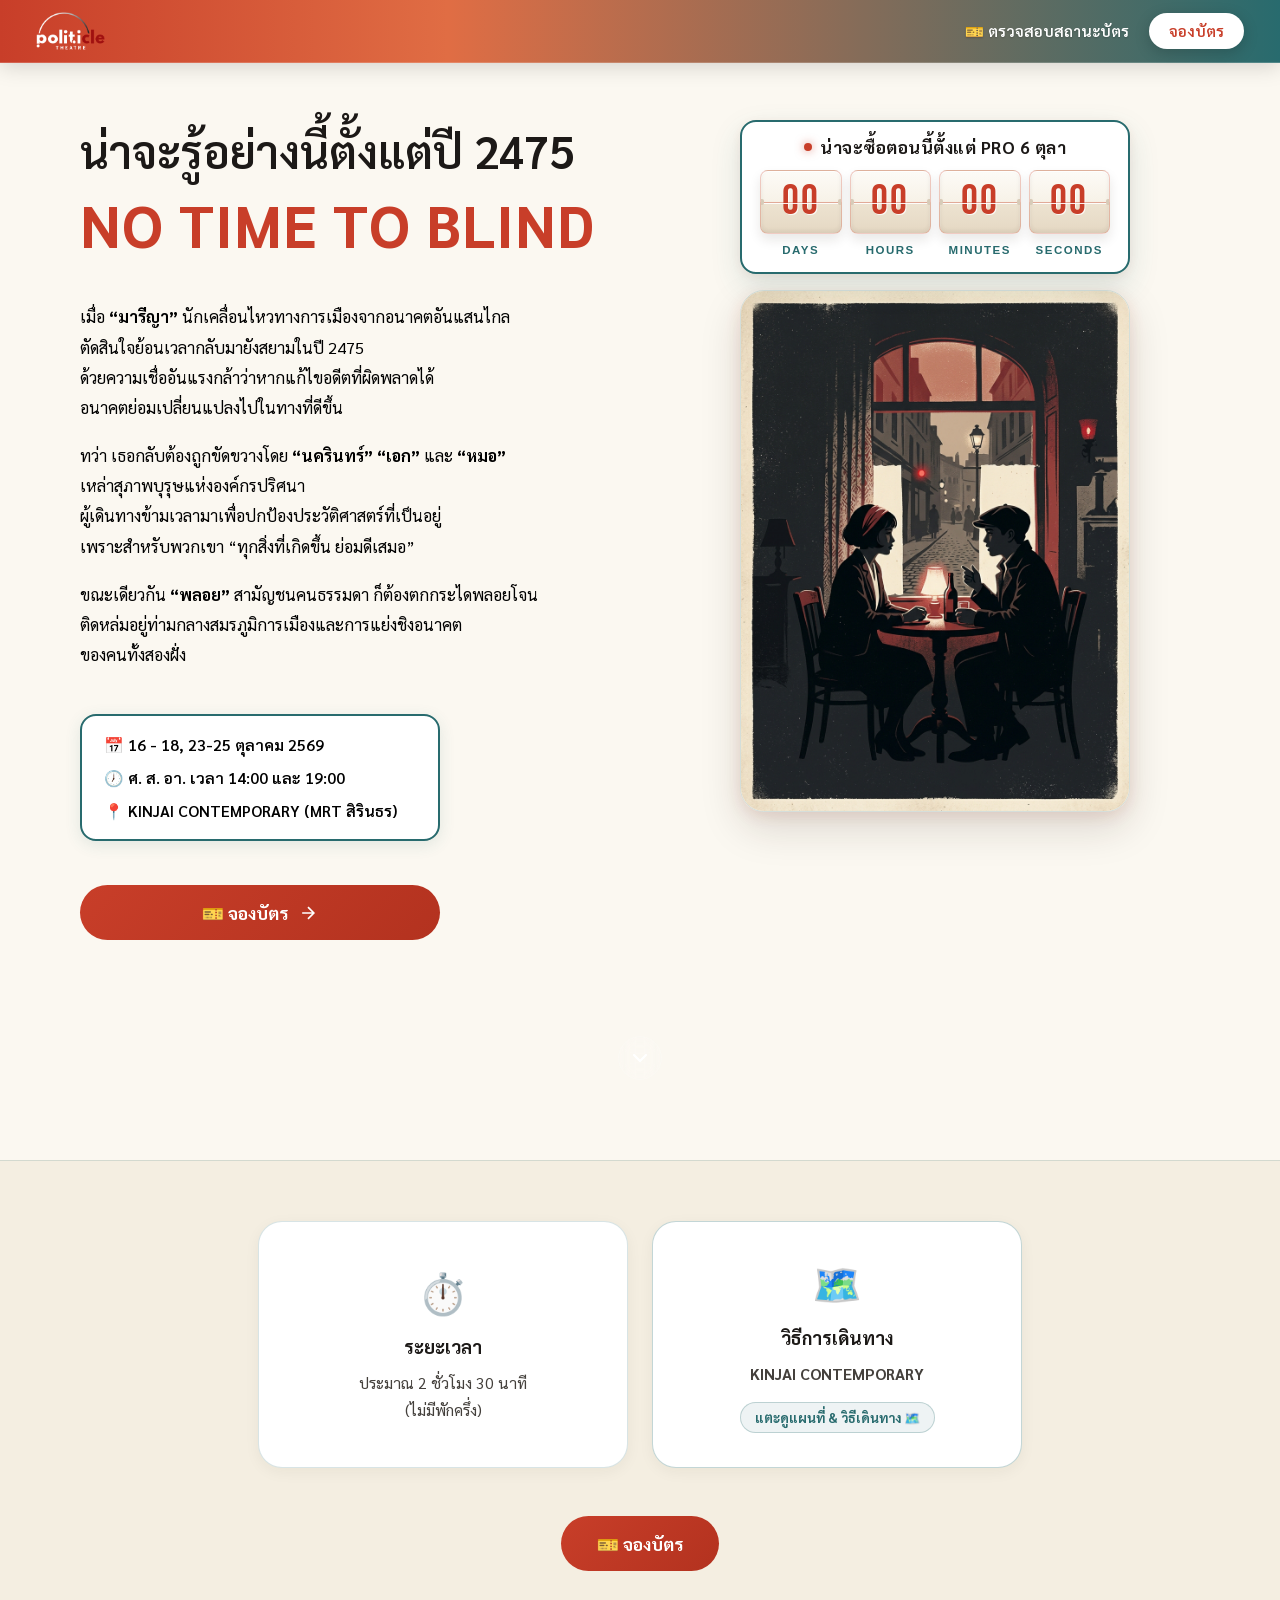
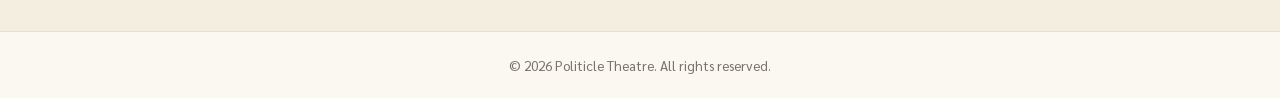
==== index.html @ 13d56b35 "Add automated cache clearing, version auto-purge, BFCache prevention, and fresh session reset" ====
<!DOCTYPE html>
<html lang="th">
<head>
  <meta charset="UTF-8" />
  <meta name="viewport" content="width=device-width, initial-scale=1.0" />
  <meta name="theme-color" content="#08080a" />
  <meta name="apple-mobile-web-app-capable" content="yes" />
  <meta name="apple-mobile-web-app-status-bar-style" content="default" />
  <title>น่าจะรู้อย่างนี้ตั้งแต่ปี 2475 NO TIME TO BLIND — จองบัตรออนไลน์</title>
  <meta http-equiv="Cache-Control" content="no-cache, no-store, must-revalidate" />
  <meta http-equiv="Pragma" content="no-cache" />
  <meta http-equiv="Expires" content="0" />
  <meta name="description" content="จองบัตรละครเวที น่าจะรู้อย่างนี้ตั้งแต่ปี 2475 NO TIME TO BLIND — KINJAI CONTEMPORARY (MRT สิรินธร) 16 - 18, 23-25 ตุลาคม 2569" />
  <link rel="preconnect" href="https://fonts.googleapis.com" />
  <link rel="preconnect" href="https://fonts.gstatic.com" crossorigin />
  <link href="https://fonts.googleapis.com/css2?family=Bebas+Neue&family=Oswald:wght@500;600;700&family=Sarabun:wght@300;400;500;600;700&family=Playfair+Display:ital,wght@0,700;1,700&display=swap" rel="stylesheet" />
  <script src="assets/qrcodejs.min.js?v=20261004_v5"></script>
  <link rel="stylesheet" href="style.css?v=20261004_v5" />
</head>
<body>

<!-- ===================== PROGRESS BAR ===================== -->
<div id="progress-bar" class="progress-bar" style="display:none">
  <div class="progress-steps">
    <div class="progress-step active" id="ps-1">
      <div class="ps-dot">1</div><span>เลือกบัตร</span>
    </div>
    <div class="progress-line" id="pl-1"></div>
    <div class="progress-step" id="ps-2">
      <div class="ps-dot">2</div><span>ข้อมูล</span>
    </div>
    <div class="progress-line" id="pl-2"></div>
    <div class="progress-step" id="ps-3">
      <div class="ps-dot">3</div><span>ยืนยัน</span>
    </div>
  </div>
</div>

<!-- ===================== VIEW: LANDING ===================== -->
<div id="view-landing" class="view active">
  <div class="landing-bg"></div>
  <header class="site-header">
    <a href="staff.html" class="header-logo" title="Staff Portal">
      <img src="assets/politicle-logo.png" alt="Politicle" class="header-logo-img" />
    </a>
    <nav class="header-nav">
      <a href="status.html" class="status-nav-link">🎫 ตรวจสอบสถานะบัตร</a>
      <a href="#" onclick="event.preventDefault();goTo('ticket')" class="btn-nav">จองบัตร</a>
    </nav>
  </header>

  <section class="hero">
    <div class="hero-content">
      <h1 class="hero-title">
        <span style="font-size: 0.88em; font-weight: 600; color: #1c1917; display: block; line-height: 1.35; margin-bottom: 6px;">น่าจะรู้อย่างนี้ตั้งแต่ปี 2475</span>
        <span style="color: #c83e29; display: block; font-size: 1.15em; letter-spacing: 1px; line-height: 1.25;">NO TIME TO BLIND</span>
      </h1>
      <div class="hero-synopsis">
        <!-- Desktop Synopsis -->
        <div class="synopsis-desktop">
          <p style="margin-bottom: 18px;">
            เมื่อ <strong>“มารีญา”</strong> นักเคลื่อนไหวทางการเมืองจากอนาคตอันแสนไกล<br/>
            ตัดสินใจย้อนเวลากลับมายังสยามในปี 2475<br/>
            ด้วยความเชื่ออันแรงกล้าว่าหากแก้ไขอดีตที่ผิดพลาดได้<br/>
            อนาคตย่อมเปลี่ยนแปลงไปในทางที่ดีขึ้น
          </p>
          <p style="margin-bottom: 18px;">
            ทว่า เธอกลับต้องถูกขัดขวางโดย <strong>“นครินทร์”</strong> <strong>“เอก”</strong> และ <strong>“หมอ”</strong><br/>
            เหล่าสุภาพบุรุษแห่งองค์กรปริศนา<br/>
            ผู้เดินทางข้ามเวลามาเพื่อปกป้องประวัติศาสตร์ที่เป็นอยู่<br/>
            เพราะสำหรับพวกเขา “ทุกสิ่งที่เกิดขึ้น ย่อมดีเสมอ”
          </p>
          <p>
            ขณะเดียวกัน <strong>“พลอย”</strong> สามัญชนคนธรรมดา ก็ต้องตกกระไดพลอยโจน<br/>
            ติดหล่มอยู่ท่ามกลางสมรภูมิการเมืองและการแย่งชิงอนาคต<br/>
            ของคนทั้งสองฝั่ง
          </p>
        </div>

        <!-- Mobile Synopsis -->
        <div class="synopsis-mobile">
          <p style="margin-bottom: 18px;">
            เมื่อ <strong>“มารีญา”</strong> นักเคลื่อนไหวทางการเมือง<br/>
            จากอนาคตอันแสนไกล<br/>
            ตัดสินใจย้อนเวลากลับมายังสยามในปี 2475<br/>
            ด้วยความเชื่ออันแรงกล้าว่า<br/>
            หากแก้ไขอดีตที่ผิดพลาดได้<br/>
            อนาคตย่อมเปลี่ยนแปลงไปในทางที่ดีขึ้น
          </p>
          <p style="margin-bottom: 18px;">
            ทว่า เธอกลับต้องถูกขัดขวางโดย<br/>
            <strong>“นครินทร์”</strong> <strong>“เอก”</strong> และ <strong>“หมอ”</strong><br/>
            เหล่าสุภาพบุรุษแห่งองค์กรปริศนา<br/>
            ผู้เดินทางข้ามเวลามา<br/>
            เพื่อปกป้องประวัติศาสตร์ที่เป็นอยู่<br/>
            เพราะสำหรับพวกเขา<br/>
            “ทุกสิ่งที่เกิดขึ้น ย่อมดีเสมอ”
          </p>
          <p>
            ขณะเดียวกัน <strong>“พลอย”</strong> สามัญชนคนธรรมดา<br/>
            ก็ต้องตกกระไดพลอยโจนติดหล่มอยู่ท่ามกลาง<br/>
            สมรภูมิการเมืองและการแย่งชิงอนาคต<br/>
            ของคนทั้งสองฝั่ง
          </p>
        </div>
      </div>
      <div class="hero-meta">
        <div class="meta-item">📅 16 - 18, 23-25 ตุลาคม 2569</div>
        <div class="meta-item">🕖 ศ. ส. อา. เวลา 14:00 และ 19:00</div>
        <div class="meta-item"><a href="https://maps.app.goo.gl/VUKqWCpS7jYkr4Rv7?g_st=ic" target="_blank" rel="noopener noreferrer" title="เปิดแผนที่ Google Maps">📍 KINJAI CONTEMPORARY (MRT สิรินธร)</a></div>
      </div>
      <button id="btn-buy-hero" class="btn-primary btn-lg" onclick="goTo('ticket')">
        <span>🎫 จองบัตร</span>
        <svg width="20" height="20" viewBox="0 0 24 24" fill="none" stroke="currentColor" stroke-width="2"><path d="M5 12h14M12 5l7 7-7 7"/></svg>
      </button>
    </div>
    <div class="hero-poster">
      <div class="countdown-widget" id="earlybird-countdown" onclick="goTo('ticket')" role="button" tabindex="0" title="คลิกเพื่อจองบัตร PRO 6 ตุลา">
        <div class="countdown-header">
          <span class="countdown-pulse-dot"></span>
          <span class="countdown-title">น่าจะซื้อตอนนี้ตั้งแต่ PRO 6 ตุลา</span>
        </div>
        <div class="countdown-board">
          <div class="countdown-col">
            <div class="countdown-card">
              <span class="countdown-digit" id="cd-days">00</span>
              <div class="countdown-card-seam"></div>
            </div>
            <div class="countdown-unit">DAYS</div>
          </div>
          <div class="countdown-col">
            <div class="countdown-card">
              <span class="countdown-digit" id="cd-hours">00</span>
              <div class="countdown-card-seam"></div>
            </div>
            <div class="countdown-unit">HOURS</div>
          </div>
          <div class="countdown-col">
            <div class="countdown-card">
              <span class="countdown-digit" id="cd-minutes">00</span>
              <div class="countdown-card-seam"></div>
            </div>
            <div class="countdown-unit">MINUTES</div>
          </div>
          <div class="countdown-col">
            <div class="countdown-card">
              <span class="countdown-digit" id="cd-seconds">00</span>
              <div class="countdown-card-seam"></div>
            </div>
            <div class="countdown-unit">SECONDS</div>
          </div>
        </div>
      </div>
      <img id="poster-img" src="assets/poster.jpg?v=20260927_2" alt="โปสเตอร์ น่าจะรู้อย่างนี้ตั้งแต่ปี 2475 NO TIME TO BLIND" class="poster-img" />
    </div>
    <a href="#show-info" class="scroll-down-hint" aria-label="เลื่อนลงเพื่อดูรายละเอียดเพิ่มเติม">
      <svg width="24" height="24" viewBox="0 0 24 24" fill="none" stroke="currentColor" stroke-width="2.2" stroke-linecap="round" stroke-linejoin="round"><path d="M6 9l6 6 6-6"/></svg>
    </a>
  </section>

  <section id="show-info" class="show-info">
    <div class="container">
      <div class="info-grid">
        <div class="info-card">
          <div class="info-icon">⏱️</div>
          <h3>ระยะเวลา</h3>
          <p>ประมาณ 2 ชั่วโมง 30 นาที<br/>(ไม่มีพักครึ่ง)</p>
        </div>
        <div class="info-card info-card-interactive" onclick="openDirectionsModal()" role="button" tabindex="0" title="แตะเพื่อดูวิธีการเดินทางและแผนที่">
          <div class="info-icon">🗺️</div>
          <h3>วิธีการเดินทาง</h3>
          <p><strong>KINJAI CONTEMPORARY</strong></p>
          <div class="info-card-badge">แตะดูแผนที่ &amp; วิธีเดินทาง 🗺️</div>
        </div>
      </div>

      <div class="cta-bottom">
        <button id="btn-buy-bottom" class="btn-primary btn-lg" onclick="goTo('ticket')">🎫 จองบัตร</button>
      </div>
    </div>
  </section>

  <footer class="site-footer">
    <p>© 2026 Politicle Theatre. All rights reserved.</p>
  </footer>
</div>

<!-- ===================== VIEW: TICKET ===================== -->
<div id="view-ticket" class="view">
  <div class="page-header">
    <div></div>
    <h2 class="page-title">🎫 เลือกบัตร</h2>
    <button class="btn-back" onclick="goTo('landing')">
      <svg width="20" height="20" viewBox="0 0 24 24" fill="none" stroke="currentColor" stroke-width="2"><path d="M3 9l9-7 9 7v11a2 2 0 0 1-2 2H5a2 2 0 0 1-2-2z"/><polyline points="9 22 9 12 15 12 15 22"/></svg>
      กลับหน้าหลัก
    </button>
  </div>

  <div class="ticket-container">

    <!-- ── STEP 1: เลือกรอบการแสดง ── -->
    <div class="ticket-section">
      <h3 class="section-label">📅 เลือกวันแสดง</h3>
      <div id="date-grid" class="date-grid">
        <!-- generated by JS -->
      </div>
    </div>

    <!-- ── STEP 2: เลือกเวลารอบ (แสดงหลังเลือกวัน) ── -->
    <div class="ticket-section" id="slot-section" style="display:none">
      <div class="section-label-row">
        <h3 class="section-label">🕐 เลือกรอบเวลา</h3>
      </div>
      <div id="slot-grid" class="slot-grid">
        <!-- generated by JS -->
      </div>
    </div>

    <!-- ── STEP 3: เลือกประเภทบัตร ── -->
    <div class="ticket-section" id="type-section" style="display:none">
      <div class="section-label-row">
        <h3 class="section-label">🎭 ประเภทบัตร</h3>
      </div>
      <div id="ticket-types" class="ticket-type-grid">
        <!-- generated by JS -->
      </div>
    </div>

    <!-- Quantity -->
    <div class="ticket-section" id="quantity-section" style="display:none">
      <div class="section-label-row">
        <h3 class="section-label">จำนวนบัตร</h3>
      </div>
      <div class="quantity-box">
        <button class="qty-btn" id="qty-minus" onclick="changeQty(-1)">−</button>
        <span id="qty-display" class="qty-num">1</span>
        <button class="qty-btn" id="qty-plus" onclick="changeQty(1)">+</button>
      </div>
      <p class="qty-limit" id="qty-limit-text">สูงสุด 10 ใบต่อครั้ง</p>
      <div id="bundle-hint-box" class="bundle-hint-box" style="display:none"></div>
    </div>

    <!-- Summary -->
    <div class="ticket-section price-summary" id="price-summary" style="display:none">
      <div class="summary-row">
        <span class="summary-label">รอบแสดง</span>
        <span class="summary-val" id="sum-show">—</span>
      </div>
      <div class="summary-row">
        <span class="summary-label">ประเภท</span>
        <span class="summary-val" id="sum-type">—</span>
      </div>
      <div class="summary-row" id="sum-note-row" style="display:none;">
        <span class="summary-label">หมายเหตุ</span>
        <span class="summary-val ticket-summary-note" id="sum-note"></span>
      </div>
      <div class="summary-row">
        <span class="summary-label">ราคาต่อใบ</span>
        <span class="summary-val" id="sum-price">—</span>
      </div>
      <div class="summary-row">
        <span class="summary-label">จำนวน</span>
        <span class="summary-val" id="sum-qty">—</span>
      </div>
      <div class="summary-row bundle-discount-row" id="sum-bundle-row" style="display:none;">
        <span class="summary-label">ส่วนลด Bundle</span>
        <span class="summary-val bundle-discount-val" id="sum-bundle-discount">-0 บาท</span>
      </div>
      <div class="summary-row total-row">
        <span class="summary-label">ราคารวม</span>
        <span class="summary-val total-price" id="sum-total">—</span>
      </div>
    </div>

    <!-- Payment QR -->
    <div class="ticket-section" id="payment-section" style="display:none">
      <h3 class="section-label">ชำระเงินผ่านการโอนธนาคาร</h3>
      <div class="payment-box">
        <div class="payment-qr-wrap">
          <div id="payment-qr-container" class="payment-qr-inner"><img src="assets/payment-qr.jpg?v=3" alt="Payment QR Code" style="width:160px; height:auto; border-radius:4px; display:block;" /></div>
          <div class="payment-qr-label">สแกนเพื่อชำระค่าบัตร</div>
        </div>
        <div class="payment-info">
          <div class="bank-info-row">
            <span class="bank-logo">🏦</span>
            <div>
              <div class="bank-name">ธนาคารกสิกรไทย (KBank)</div>
              <div class="bank-acc">208-3-81345-0</div>
              <div class="bank-holder">จณิสตา รักษา</div>
            </div>
          </div>
          <div class="payment-note">
            <svg width="16" height="16" viewBox="0 0 24 24" fill="none" stroke="currentColor" stroke-width="2"><circle cx="12" cy="12" r="10"/><path d="M12 8v4M12 16h.01"/></svg>
            กรุณาโอนชำระก่อนกดดำเนินการต่อเพื่อกรอกข้อมูล
          </div>
        </div>
      </div>
    </div>

    <button id="btn-to-info" class="btn-primary btn-full" style="display:none" onclick="proceedToInfo()">
      ดำเนินการต่อ
      <svg width="18" height="18" viewBox="0 0 24 24" fill="none" stroke="currentColor" stroke-width="2"><path d="M5 12h14M12 5l7 7-7 7"/></svg>
    </button>
  </div>
</div>


<!-- ===================== VIEW: INFO ===================== -->
<div id="view-info" class="view">
  <div class="page-header">
    <button class="btn-back" onclick="goTo('ticket')">
      <svg width="20" height="20" viewBox="0 0 24 24" fill="none" stroke="currentColor" stroke-width="2"><path d="M19 12H5M12 19l-7-7 7-7"/></svg>
      ย้อนกลับ
    </button>
    <h2 class="page-title">📝 ข้อมูลผู้ซื้อ</h2>
    <button class="btn-back" onclick="goTo('landing')" style="border-color: rgba(0, 0, 0, 0.15)">
      🏠 กลับหน้าหลัก
    </button>
  </div>

  <div class="info-container">
    <div class="order-recap">
      <div id="recap-show-row" style="font-size:0.92rem; font-weight:700; color:#15803d; margin-bottom:8px; display:flex; align-items:center; gap:6px;">
        <span>📅</span>
        <span id="recap-show">—</span>
      </div>
      <div class="recap-main-row">
        <span id="recap-type" class="recap-badge">—</span>
        <span id="recap-qty" class="recap-detail">—</span>
        <span class="recap-sep">·</span>
        <span id="recap-total" class="recap-total">—</span>
      </div>
      <div id="recap-note-row" style="display:none; font-size:0.78rem; color:#fcd34d; margin-top:6px; line-height:1.4;">
        <span id="recap-note"></span>
      </div>
      <div class="recap-edit-row">
        <button class="btn-recap-edit" id="btn-edit-slot" onclick="goToEditSlot()">
          <svg width="13" height="13" viewBox="0 0 24 24" fill="none" stroke="currentColor" stroke-width="2.5"><path d="M11 4H4a2 2 0 0 0-2 2v14a2 2 0 0 0 2 2h14a2 2 0 0 0 2-2v-7"/><path d="M18.5 2.5a2.121 2.121 0 0 1 3 3L12 15l-4 1 1-4 9.5-9.5z"/></svg>
          แก้ไขรอบ
        </button>
        <button class="btn-recap-edit" id="btn-edit-qty" onclick="goToEditQty()">
          <svg width="13" height="13" viewBox="0 0 24 24" fill="none" stroke="currentColor" stroke-width="2.5"><path d="M11 4H4a2 2 0 0 0-2 2v14a2 2 0 0 0 2 2h14a2 2 0 0 0 2-2v-7"/><path d="M18.5 2.5a2.121 2.121 0 0 1 3 3L12 15l-4 1 1-4 9.5-9.5z"/></svg>
          จำนวนบัตร
        </button>
      </div>
    </div>

    <form id="customer-form" class="customer-form" onsubmit="submitOrder(event)">
      <div class="form-group">
        <label for="f-name">ชื่อ–นามสกุล <span class="required">*</span></label>
        <input type="text" id="f-name" required />
      </div>
      <div class="form-group">
        <label for="f-phone">เบอร์โทรศัพท์ <span class="required">*</span></label>
        <input type="tel" id="f-phone" pattern="[0-9]{9,10}" required />
      </div>
      <div class="form-group">
        <label for="f-email">อีเมล (ไม่บังคับ)</label>
        <input type="email" id="f-email" />
      </div>
      <div class="form-group">
        <label for="f-note">หมายเหตุเพิ่มเติม</label>
        <textarea id="f-note" rows="3"></textarea>
      </div>

      <!-- Slip Upload -->
      <div class="form-group">
        <label for="f-slip">หลักฐานการโอนเงิน (สลิป) <span class="required">*</span></label>
        <div class="slip-upload-area" id="slip-upload-area" onclick="document.getElementById('f-slip').click()">
          <input type="file" id="f-slip" accept="image/*" style="display:none" onchange="handleSlipUpload(event)" required />
          <div id="slip-placeholder" class="slip-placeholder">
            <svg width="32" height="32" viewBox="0 0 24 24" fill="none" stroke="currentColor" stroke-width="1.5"><rect x="3" y="3" width="18" height="18" rx="2"/><path d="M3 9h18M9 21V9"/></svg>
            <p>แตะเพื่อแนบรูปสลิป</p>
            <span>รองรับ JPG, PNG, HEIC</span>
          </div>
          <div id="slip-preview-wrap" style="display:none" class="slip-preview-wrap">
            <img id="slip-preview" src="" alt="slip preview" />
            <button type="button" class="slip-remove-btn" onclick="removeSlip(event)">✕ เปลี่ยนรูป</button>
          </div>
        </div>
      </div>

      <div class="consent-box">
        <input type="checkbox" id="f-consent" required />
        <label for="f-consent">ยืนยันการชำระเงินและยอมรับเงื่อนไข:<br/>ไม่สามารถเปลี่ยนรอบการแสดงหรือคืนบัตรได้ทุกกรณี</label>
      </div>

      <button type="submit" id="btn-submit" class="btn-primary btn-full">
        <span id="submit-text">✅ ยืนยันการสั่งซื้อ</span>
        <div id="submit-spinner" class="spinner" style="display:none"></div>
      </button>
    </form>
  </div>
</div>

<!-- ===================== VIEW: CONFIRMATION ===================== -->
<div id="view-confirm" class="view">
  <div class="page-header no-back">
    <div></div>
    <h2 class="page-title">✅ สำเร็จแล้ว!</h2>
    <button class="btn-back" onclick="location.reload()">
      🏠 กลับหน้าหลัก
    </button>
  </div>

  <div class="confirm-container">
    <div class="confirm-hero">
      <h2 class="confirm-title">การจองสำเร็จ</h2>
      <p class="confirm-sub">กรุณาบันทึก QR Code สำหรับเข้าชมการแสดง</p>
    </div>

    <div class="order-detail-card">
      <div class="detail-row"><span>เลขที่คำสั่งซื้อ</span><strong id="conf-order-id">—</strong></div>
      <div class="detail-row"><span>ชื่อผู้ซื้อ</span><strong id="conf-name">—</strong></div>
      <div class="detail-row"><span>รอบการแสดง</span><strong id="conf-show">—</strong></div>
      <div class="detail-row"><span>ประเภทบัตร</span><strong id="conf-type">—</strong></div>
      <div class="detail-row"><span>จำนวน</span><strong id="conf-qty">—</strong></div>
      <div class="detail-row"><span>ราคารวม</span><strong id="conf-total">—</strong></div>
    </div>

    <h3 class="tickets-heading">🎫 บัตรของคุณ</h3>

    <!-- Ticket Carousel -->
    <div class="ticket-carousel-wrap">
      <div class="ticket-carousel" id="tickets-carousel">
        <!-- QR cards generated by JS -->
      </div>
      <div class="carousel-controls">
        <button class="carousel-btn" id="carousel-prev" onclick="carouselPrev()" disabled>
          <svg width="20" height="20" viewBox="0 0 24 24" fill="none" stroke="currentColor" stroke-width="2.5"><path d="M15 18l-6-6 6-6"/></svg>
        </button>
        <div class="carousel-dots" id="carousel-dots"></div>
        <button class="carousel-btn" id="carousel-next" onclick="carouselNext()">
          <svg width="20" height="20" viewBox="0 0 24 24" fill="none" stroke="currentColor" stroke-width="2.5"><path d="M9 18l6-6-6-6"/></svg>
        </button>
      </div>
      <div class="carousel-counter">ใบที่ <span id="carousel-cur">1</span> / <span id="carousel-total">1</span></div>
    </div>

    <div class="confirm-actions">
      <a class="btn-outline" href="status.html" id="btn-check-status" style="text-decoration:none">🔍 ตรวจสอบสถานะบัตร</a>
      <button class="btn-primary" onclick="location.reload()">🏠 กลับหน้าแรก</button>
    </div>

    <div class="confirm-note">
      <svg width="16" height="16" viewBox="0 0 24 24" fill="none" stroke="currentColor" stroke-width="2"><circle cx="12" cy="12" r="10"/><path d="M12 8v4M12 16h.01"/></svg>
      กรุณาแสดง QR Code ที่หน้างานเพื่อเช็คอินรับบัตรเข้าชมการแสดง
    </div>
  </div>
</div>

<!-- ===================== DIRECTIONS MODAL ===================== -->
<div id="directions-modal" class="directions-modal-overlay" onclick="handleDirectionsBackdropClick(event)" role="dialog" aria-modal="true" aria-labelledby="directions-title" style="display:none;">
  <div class="directions-modal-container">
    <div class="directions-modal-card">
      <!-- Modal Header -->
      <div class="directions-modal-header">
        <div class="directions-modal-title-group">
          <div class="directions-modal-icon">🗺️</div>
          <h2 id="directions-title" class="directions-modal-title">วิธีการเดินทางมา KINJAI CONTEMPORARY</h2>
        </div>
        <button type="button" class="btn-directions-close" onclick="closeDirectionsModal()" aria-label="ปิดหน้าต่าง">
          <svg width="22" height="22" viewBox="0 0 24 24" fill="none" stroke="currentColor" stroke-width="2.5"><path d="M18 6L6 18M6 6l12 12"/></svg>
        </button>
      </div>

      <!-- Modal Body -->
      <div class="directions-modal-body">
        <!-- Main Map Link Button -->
        <div class="directions-main-link-wrap">
          <a href="https://goo.gl/maps/6WNKMyNyo9WABoKQA" target="_blank" rel="noopener noreferrer" class="btn-google-maps">
            <svg width="18" height="18" viewBox="0 0 24 24" fill="none" stroke="currentColor" stroke-width="2"><path d="M21 10c0 7-9 13-9 13s-9-6-9-13a9 9 0 0 1 18 0z"/><circle cx="12" cy="10" r="3"/></svg>
            <span>เปิดพิกัด KINJAI CONTEMPORARY ใน Google Maps</span>
            <svg width="16" height="16" viewBox="0 0 24 24" fill="none" stroke="currentColor" stroke-width="2"><path d="M18 13v6a2 2 0 0 1-2 2H5a2 2 0 0 1-2-2V8a2 2 0 0 1 2-2h6"/><polyline points="15 3 21 3 21 9"/><line x1="10" y1="14" x2="21" y2="3"/></svg>
          </a>
        </div>

        <!-- Map Image Preview -->
        <div class="directions-image-wrapper" onclick="openDirectionsLightbox()" role="button" tabindex="0" title="แตะเพื่อดูแผนที่ขนาดเต็ม">
          <img src="assets/directions-map.jpg?v=20260927" alt="แผนที่วิธีการเดินทางมา KINJAI CONTEMPORARY" class="directions-map-image" />
          <div class="directions-image-caption">
            <svg width="16" height="16" viewBox="0 0 24 24" fill="none" stroke="currentColor" stroke-width="2"><circle cx="11" cy="11" r="8"/><path d="M21 21l-4.35-4.35"/><path d="M11 8v6M8 11h6"/></svg>
            แตะที่ภาพเพื่อดูภาพแผนที่ขนาดเต็ม
          </div>
        </div>

        <!-- Transportation Items -->
        <div class="directions-list">

          <!-- MRT -->
          <div class="directions-item">
            <div class="directions-item-icon mrt-icon">🚆</div>
            <div class="directions-item-content">
              <div class="directions-item-head">
                <span class="directions-item-title">MRT</span>
                <span class="directions-recommend-badge">แนะนำ สะดวกที่สุด</span>
              </div>
              <div class="directions-item-desc">
                <strong>สถานีสิรินธร ทางออก 1</strong> ลงลิฟต์แล้วเดินเลี้ยวขวามาประมาณ 180 เมตร
              </div>
            </div>
          </div>

          <!-- BTS -->
          <div class="directions-item">
            <div class="directions-item-icon bts-icon">🚝</div>
            <div class="directions-item-content">
              <div class="directions-item-head">
                <span class="directions-item-title">BTS</span>
              </div>
              <div class="directions-item-desc">
                <strong>สถานีอนุสาวรีย์ชัย ทางออก 3</strong> แล้วต่อแท็กซี่ตรงมาทางแยกบางพลัด
              </div>
            </div>
          </div>

          <!-- Car & Parking -->
          <div class="directions-item directions-item-car">
            <div class="directions-item-icon car-icon">🚗</div>
            <div class="directions-item-content">
              <div class="directions-item-head">
                <span class="directions-item-title">รถยนตร์ส่วนตัว</span>
              </div>
              <div class="parking-spots">
                <!-- Parking 1 -->
                <div class="parking-spot-card">
                  <div class="parking-spot-header">
                    <span class="parking-dot"></span>
                    <strong class="parking-spot-name">ลานจอดรถซังฮี้ ราชวิถี 23</strong>
                  </div>
                  <div class="parking-spot-detail">
                    เดินประมาณ 500 เมตร (เปิด 24 ชม. มีค่าที่จอด 20 บาท / ชม.)
                  </div>
                  <a href="https://maps.app.goo.gl/aKUYNuia1ZfFVcyLA" target="_blank" rel="noopener noreferrer" class="parking-map-btn">
                    <svg width="14" height="14" viewBox="0 0 24 24" fill="none" stroke="currentColor" stroke-width="2.2"><path d="M21 10c0 7-9 13-9 13s-9-6-9-13a9 9 0 0 1 18 0z"/><circle cx="12" cy="10" r="3"/></svg>
                    เปิดพิกัดลานจอดรถซังฮี้ (Google Maps) ↗
                  </a>
                </div>

                <!-- Parking 2 -->
                <div class="parking-spot-card">
                  <div class="parking-spot-header">
                    <span class="parking-dot"></span>
                    <strong class="parking-spot-name">ลานจอดรถ วัดภคินีนาถ</strong>
                  </div>
                  <div class="parking-spot-detail">
                    เดินประมาณ 850 เมตร <span class="parking-time-warning">(นำรถออกก่อน 20:00 น.)</span>
                  </div>
                  <a href="https://maps.app.goo.gl/xf195zh9VF9GfLFPA?g_st=ac" target="_blank" rel="noopener noreferrer" class="parking-map-btn">
                    <svg width="14" height="14" viewBox="0 0 24 24" fill="none" stroke="currentColor" stroke-width="2.2"><path d="M21 10c0 7-9 13-9 13s-9-6-9-13a9 9 0 0 1 18 0z"/><circle cx="12" cy="10" r="3"/></svg>
                    เปิดพิกัดลานจอดวัดภคินีนาถ (Google Maps) ↗
                  </a>
                </div>
              </div>

              <!-- Warning Callout -->
              <div class="parking-alert-box">
                <div class="parking-alert-icon">❌</div>
                <div class="parking-alert-text">
                  <strong>ขอความร่วมมือไม่จอดที่ลานจอดรถของ “ตลาดกรุงธน”</strong><br/>
                  เนื่องจากมีไว้ให้บริการลูกค้าของทางตลาดเท่านั้น และลานจอดปิดเร็วทำให้ไม่สามารถนำรถออกได้
                </div>
              </div>
            </div>
          </div>

          <!-- Bus -->
          <div class="directions-item">
            <div class="directions-item-icon bus-icon">🚌</div>
            <div class="directions-item-content">
              <div class="directions-item-head">
                <span class="directions-item-title">รถเมล์</span>
              </div>
              <div class="directions-item-desc">
                <strong>ป้ายธนาคารกสิกร สาขาบางพลัด</strong> เดินต่อประมาณ 100 เมตร
              </div>
              <div class="bus-routes-chips">
                <span class="bus-chip">สาย 56</span>
                <span class="bus-chip">สาย 515</span>
                <span class="bus-chip">สาย 108</span>
                <span class="bus-chip">สาย 125</span>
                <span class="bus-chip">สาย 28</span>
                <span class="bus-chip">สาย 18</span>
                <span class="bus-chip">สาย 539</span>
              </div>
            </div>
          </div>

          <!-- Boat -->
          <div class="directions-item">
            <div class="directions-item-icon boat-icon">🛳</div>
            <div class="directions-item-content">
              <div class="directions-item-head">
                <span class="directions-item-title">เรือด่วนเจ้าพระยา</span>
              </div>
              <div class="directions-item-desc">
                <strong>ท่าเรือสะพานกรุงธน (ซังฮี้)</strong> แล้วต่อวินมอเตอร์ไซค์ ตรงมาทางแยกบางพลัด
              </div>
            </div>
          </div>

        </div>
      </div>

      <!-- Modal Footer -->
      <div class="directions-modal-footer">
        <button type="button" class="btn-copy-directions-footer" onclick="copyDirectionsLink(this)">
          🔗 คัดลอกลิงก์วิธีการเดินทาง
        </button>
        <button type="button" class="btn-directions-dismiss" onclick="closeDirectionsModal()">
          ปิดหน้าต่าง
        </button>
      </div>
    </div>
  </div>
</div>

<!-- Lightbox for Image Zoom -->
<div id="directions-lightbox" class="directions-lightbox" onclick="closeDirectionsLightbox()" style="display:none;">
  <div class="directions-lightbox-inner" onclick="event.stopPropagation()">
    <img id="directions-lightbox-img" src="assets/directions-map.jpg?v=20260927" alt="แผนที่ขนาดเต็ม KINJAI CONTEMPORARY" />
    <button type="button" class="directions-lightbox-close" onclick="closeDirectionsLightbox()" aria-label="ปิดภาพขยาย">✕</button>
  </div>
</div>

<!-- ===================== TOAST ===================== -->
<div id="toast" class="toast"></div>

<script src="assets/poster-data.js?v=20261004_v5"></script>
<script src="app.js?v=20261004_v5"></script>
</body>
</html>
---- style.css ----
/* ============================================================
   DESIGN TOKENS: WARM RETRO POSTER THEME (สีสดใสน่ารักตามโปสเตอร์ 2475)
   ============================================================ */
:root {
  --purple-900: #fbf8f1;         /* Warm cream poster paper */
  --purple-800: #ffffff;         /* Cards: pure white */
  --purple-700: #f4eee1;         /* Soft parchment */
  --purple-600: #1c1917;         /* Headings */
  --purple-500: #286b6e;         /* Vintage 1930s Teal */
  --purple-400: #c83e29;         /* 2475 Terracotta Red */
  --purple-300: #d9533c;         /* Coral red */
  --gold-500: #c83e29;           /* Red accent */
  --gold-400: #d97706;           /* Amber / Gold */
  --gold-300: #1c1917;           /* Selected title/text */
  --gold-200: #292524;
  --white: #ffffff;
  --text-primary: #1c1917;       /* Dark charcoal */
  --text-secondary: #44403c;     /* Dark stone */
  --text-muted: #78716c;         /* Muted stone */
  --glass: #ffffff;
  --glass-border: rgba(40, 107, 110, 0.16);
  --success: #15803d;
  --error: #dc2626;
  --warning: #b45309;
  --radius-sm: 8px;
  --radius-md: 16px;
  --radius-lg: 24px;
  --radius-xl: 32px;
  --shadow-glow: 0 6px 24px rgba(200, 62, 41, 0.12);
  --shadow-gold: 0 4px 18px rgba(200, 62, 41, 0.18);
  --transition: all 0.3s cubic-bezier(0.4, 0, 0.2, 1);
}

/* ============================================================
   RESET & BASE
   ============================================================ */
*, *::before, *::after { box-sizing: border-box; margin: 0; padding: 0; }

html { scroll-behavior: smooth; }

body {
  font-family: 'Sarabun', sans-serif;
  background-color: #fbf8f1;
  color: var(--text-primary);
  min-height: 100vh;
  overflow-x: hidden;
  position: relative;
}

body::before {
  display: none;
}

/* ============================================================
   VIEWS
   ============================================================ */
.view { display: none; min-height: 100vh; overflow-x: hidden; width: 100%; position: relative; z-index: 1; }
.view.active { display: block; }

/* ============================================================
   LANDING PAGE
   ============================================================ */
.landing-bg {
  display: none;
}

.site-header {
  position: fixed;
  top: 0; left: 0; right: 0;
  z-index: 100;
  display: flex;
  align-items: center;
  justify-content: space-between;
  padding: 12px 36px;
  background: linear-gradient(90deg, #c83e29 0%, #e06d44 35%, #286b6e 100%) !important;
  box-shadow: 0 4px 20px rgba(0, 0, 0, 0.15);
  border-bottom: 1px solid rgba(255, 255, 255, 0.18);
}

.header-logo {
  display: flex;
  align-items: center;
  gap: 8px;
  text-decoration: none;
  cursor: pointer;
  transition: var(--transition);
}
.header-logo:hover {
  opacity: 0.9;
  transform: scale(1.02);
}
.header-logo-img {
  height: 38px;
  width: auto;
  object-fit: contain;
  display: block;
}
.logo-emoji {
  font-size: 1.35rem;
  line-height: 1;
  display: inline-block;
}
.logo-text {
  font-size: 1.05rem;
  font-weight: 700;
  color: #ffffff;
  letter-spacing: 0.5px;
  display: inline-block;
  text-shadow: 0 1px 2px rgba(0, 0, 0, 0.2);
}

.header-nav { display: flex; gap: 20px; align-items: center; }
.header-nav a {
  color: #ffffff;
  text-decoration: none;
  font-weight: 600;
  font-size: 0.95rem;
  transition: var(--transition);
  text-shadow: 0 1px 2px rgba(0, 0, 0, 0.2);
}
.header-nav a:hover {
  color: #fef08a;
  opacity: 0.95;
}

.btn-nav {
  background: #ffffff;
  color: #c83e29 !important;
  font-weight: 700;
  padding: 8px 20px;
  border-radius: 50px;
  text-decoration: none !important;
  transition: var(--transition);
  box-shadow: 0 4px 15px rgba(0, 0, 0, 0.18);
  text-shadow: none !important;
}
.btn-nav:hover {
  transform: translateY(-1px);
  background: #fdfbf7;
  color: #286b6e !important;
  box-shadow: 0 6px 20px rgba(0, 0, 0, 0.25);
}

.scroll-down-hint {
  grid-column: 1 / -1;
  justify-self: center;
  margin: 36px auto 0;
  display: flex;
  align-items: center;
  justify-content: center;
  width: 44px;
  height: 44px;
  border-radius: 50%;
  color: #ffffff;
  background: rgba(255, 255, 255, 0.08);
  border: 1px solid rgba(255, 255, 255, 0.15);
  backdrop-filter: blur(8px);
  text-decoration: none;
  animation: floatDown 2.2s ease-in-out infinite;
  transition: var(--transition);
  z-index: 10;
  cursor: pointer;
}
.scroll-down-hint:hover {
  color: #ff3b30;
  border-color: #ff3b30;
  background: rgba(255, 255, 255, 0.15);
  box-shadow: 0 6px 18px rgba(255, 59, 48, 0.15);
}

@keyframes floatDown {
  0%, 100% {
    transform: translateY(0);
    opacity: 0.65;
  }
  50% {
    transform: translateY(8px);
    opacity: 1;
  }
}

/* HERO */
.hero {
  position: relative;
  z-index: 1;
  min-height: 100vh;
  display: grid;
  grid-template-columns: 1fr 1fr;
  align-items: flex-start;
  gap: 60px;
  padding: 120px 80px 80px;
  max-width: 1400px;
  margin: 0 auto;
}

.hero-content { display: flex; flex-direction: column; gap: 20px; }

.hero-badge {
  display: inline-flex;
  align-items: center;
  gap: 8px;
  background: rgba(212, 160, 23, 0.15);
  border: 1px solid rgba(212, 160, 23, 0.3);
  color: var(--gold-300);
  padding: 6px 16px;
  border-radius: 50px;
  font-size: 0.85rem;
  font-weight: 600;
  letter-spacing: 0.5px;
  width: fit-content;
}

.hero-title {
  font-size: clamp(1.4rem, 4.2vw, 3.2rem);
  font-weight: 700;
  line-height: 1.4;
  white-space: normal;
  word-break: break-word;
  padding-top: 0;
  padding-bottom: 8px;
  overflow: visible;
  color: var(--text-primary);
}

.hero-subtitle {
  font-family: 'Playfair Display', serif;
  font-style: italic;
  font-size: 1.5rem;
  color: var(--purple-400);
  margin-top: -10px;
}

.hero-synopsis {
  margin-top: 14px;
  margin-bottom: 24px;
  font-size: 1.02rem;
  line-height: 1.85;
  color: #000000;
  max-width: 620px;
}
.hero-synopsis p {
  color: #000000;
}
.hero-synopsis strong {
  font-weight: 700;
  color: #000000;
}
.synopsis-desktop {
  display: block;
}
.synopsis-mobile {
  display: none;
}

.hero-meta {
  display: flex;
  flex-direction: column;
  gap: 12px;
  align-items: flex-start;
  padding: 18px 22px;
  background: #ffffff;
  border: 2px solid #286b6e;
  box-shadow: 0 4px 16px rgba(40, 107, 110, 0.12);
  border-radius: var(--radius-md);
  width: 100%;
  max-width: 360px;
  box-sizing: border-box;
  margin-bottom: 24px;
}

#btn-buy-hero {
  width: 100%;
  max-width: 360px;
  justify-content: center;
  box-sizing: border-box;
}
.hero-meta::-webkit-scrollbar {
  display: none;
}

.meta-item { font-size: 0.98rem; color: #000000; font-weight: 600; }
.meta-item a { color: #000000; text-decoration: none; }
.meta-item a:hover { color: #286b6e; text-decoration: underline; }
.meta-divider { color: var(--purple-400); }

/* BUTTONS */
.btn-primary {
  display: inline-flex;
  align-items: center;
  gap: 10px;
  background: linear-gradient(135deg, #c83e29 0%, #b3321f 100%);
  color: #ffffff;
  border: none;
  border-radius: 50px;
  font-family: 'Sarabun', sans-serif;
  font-size: 1rem;
  font-weight: 700;
  cursor: pointer;
  transition: var(--transition);
  text-decoration: none;
  position: relative;
  overflow: hidden;
}
.btn-primary::before {
  content: '';
  position: absolute;
  inset: 0;
  background: linear-gradient(135deg, rgba(0,0,0,0.15), transparent);
  opacity: 0;
  transition: var(--transition);
}
.btn-primary:hover::before { opacity: 1; }
.btn-primary:hover { transform: translateY(-2px); box-shadow: var(--shadow-gold), 0 10px 30px rgba(200, 62, 41, 0.25); }
.btn-primary:active { transform: translateY(0); }

.btn-lg { padding: 16px 36px; font-size: 1.1rem; }
.btn-full { width: 100%; justify-content: center; padding: 16px; border-radius: var(--radius-md); }

.btn-outline {
  display: inline-flex;
  align-items: center;
  gap: 8px;
  background: transparent;
  color: var(--text-primary);
  border: 1px solid var(--glass-border);
  border-radius: var(--radius-md);
  font-family: 'Sarabun', sans-serif;
  font-size: 1rem;
  font-weight: 500;
  padding: 14px 28px;
  cursor: pointer;
  transition: var(--transition);
}
.btn-outline:hover { background: var(--glass); border-color: var(--purple-400); }

.hero-note { font-size: 0.85rem; color: var(--text-muted); margin-top: -8px; }

/* POSTER & COUNTDOWN */
.hero-poster {
  position: relative;
  display: flex;
  flex-direction: column;
  justify-content: flex-start;
  align-items: center;
  align-self: flex-start;
  gap: 16px;
  background: transparent;
  border: none;
  box-shadow: none;
  margin-top: 0;
}

.poster-glow {
  display: none !important;
}

.poster-img {
  position: relative;
  z-index: 1;
  width: 100%;
  max-width: 390px;
  border-radius: var(--radius-lg);
  box-shadow: 0 16px 40px rgba(40, 30, 20, 0.15), 0 4px 15px rgba(200, 62, 41, 0.12);
  border: 1px solid rgba(40, 107, 110, 0.18);
  outline: none;
  display: block;
  object-fit: cover;
  animation: floatPoster 6s ease-in-out infinite;
}

@keyframes floatPoster {
  0%, 100% { transform: translateY(0px); }
  50% { transform: translateY(-8px); }
}

/* DIGITAL FLIP COUNTDOWN (Early Bird) */
.countdown-widget {
  width: 100%;
  max-width: 390px;
  background: #ffffff;
  border: 2px solid #286b6e;
  border-radius: 16px;
  padding: 14px 18px 16px;
  box-shadow: 
    0 12px 30px rgba(40, 107, 110, 0.15),
    0 3px 10px rgba(200, 62, 41, 0.08);
  cursor: pointer;
  transition: transform 0.25s ease, box-shadow 0.25s ease, border-color 0.25s ease;
  user-select: none;
  z-index: 2;
}

.countdown-widget:hover {
  transform: translateY(-2px);
  border-color: #c83e29;
  box-shadow: 
    0 18px 36px rgba(200, 62, 41, 0.2),
    0 4px 12px rgba(40, 107, 110, 0.15);
}

.countdown-header {
  display: flex;
  align-items: center;
  justify-content: center;
  gap: 8px;
  margin-bottom: 12px;
}

.countdown-pulse-dot {
  width: 8px;
  height: 8px;
  border-radius: 50%;
  background: #c83e29;
  box-shadow: 0 0 10px rgba(200, 62, 41, 0.6);
  animation: pulseBeat 1.8s infinite;
  flex-shrink: 0;
}

@keyframes pulseBeat {
  0%, 100% { opacity: 1; transform: scale(1); }
  50% { opacity: 0.35; transform: scale(0.8); }
}

.countdown-title {
  font-family: 'Sarabun', sans-serif;
  font-size: 1.08rem;
  font-weight: 700;
  color: #1c1917;
  letter-spacing: 0.5px;
  text-align: center;
}

.countdown-board {
  display: flex;
  align-items: flex-start;
  justify-content: space-between;
  gap: 8px;
}

.countdown-col {
  flex: 1;
  display: flex;
  flex-direction: column;
  align-items: center;
  gap: 6px;
  min-width: 0;
}

.countdown-card {
  position: relative;
  width: 100%;
  height: 64px;
  background: linear-gradient(180deg, #fdfbf7 0%, #f7f2e8 49%, #ede3d1 51%, #e5d8c3 100%);
  border-radius: 8px;
  border: 1px solid rgba(200, 62, 41, 0.25);
  box-shadow: 
    0 6px 12px rgba(40, 30, 20, 0.1),
    inset 0 1px 1px #ffffff,
    inset 0 -2px 4px rgba(40, 30, 20, 0.08);
  display: flex;
  align-items: center;
  justify-content: center;
  overflow: hidden;
}

/* Horizontal seam for split-flap effect */
.countdown-card-seam {
  position: absolute;
  top: 50%;
  left: 0;
  right: 0;
  height: 1px;
  background: rgba(200, 62, 41, 0.35);
  box-shadow: 0 1px 0 rgba(255, 255, 255, 0.9);
  z-index: 2;
  pointer-events: none;
}

/* Side notches */
.countdown-card::before,
.countdown-card::after {
  content: '';
  position: absolute;
  top: calc(50% - 3px);
  width: 3px;
  height: 6px;
  background: #d8cbb8;
  z-index: 3;
}
.countdown-card::before {
  left: 0;
  border-radius: 0 2px 2px 0;
}
.countdown-card::after {
  right: 0;
  border-radius: 2px 0 0 2px;
}

.countdown-digit {
  font-family: 'Bebas Neue', 'Oswald', 'Impact', sans-serif;
  font-size: 2.65rem;
  font-weight: 400;
  color: #c83e29;
  line-height: 1;
  text-shadow: 1px 1px 0 rgba(255, 255, 255, 0.8);
  font-variant-numeric: tabular-nums;
  z-index: 1;
  letter-spacing: 2px;
}

.countdown-unit {
  font-family: -apple-system, BlinkMacSystemFont, 'Segoe UI', Roboto, sans-serif;
  font-size: 0.72rem;
  font-weight: 700;
  color: #286b6e;
  letter-spacing: 1.5px;
  text-transform: uppercase;
  text-align: center;
  margin-top: 4px;
}

.show-info {
  position: relative;
  z-index: 1;
  padding: 60px 40px;
  background: #f4eee1;
  border-top: 1px solid rgba(40, 107, 110, 0.16);
}

.container { max-width: 1100px; margin: 0 auto; }

.campaign-box {
  text-align: center;
  margin-top: 0;
  margin-bottom: 40px;
}
.campaign-lead {
  font-size: 1.12rem;
  color: #292524;
  line-height: 1.6;
}
.campaign-title {
  font-size: 1.45rem;
  color: #c83e29;
  margin-top: 6px;
}
.campaign-title a {
  color: inherit;
  text-decoration: none;
  transition: opacity 0.2s ease, text-decoration 0.2s ease;
}
.campaign-title a:hover {
  text-decoration: underline;
  opacity: 0.85;
}
.campaign-title strong {
  font-weight: 700;
}

.info-grid {
  display: flex;
  justify-content: center;
  align-items: stretch;
  gap: 24px;
  max-width: 800px;
  margin: 0 auto 48px;
  flex-wrap: wrap;
}

.info-card {
  flex: 1 1 320px;
  max-width: 370px;
  background: #ffffff;
  border: 1px solid rgba(40, 107, 110, 0.18);
  border-radius: var(--radius-lg);
  padding: 34px 24px;
  text-align: center;
  box-shadow: 0 4px 15px rgba(40, 30, 20, 0.05);
  transition: var(--transition);
  display: flex;
  flex-direction: column;
  align-items: center;
  justify-content: center;
}
.info-card:hover {
  transform: translateY(-4px);
  border-color: #c83e29;
  box-shadow: 0 8px 25px rgba(200, 62, 41, 0.15);
}
.info-icon { font-size: 2.5rem; margin-bottom: 16px; }
.info-card h3 { font-size: 1.15rem; font-weight: 700; margin-bottom: 12px; color: #1c1917; }
.info-card p { color: #44403c; line-height: 1.7; font-size: 0.98rem; }

.cta-bottom { text-align: center; }

/* FOOTER */
.site-footer {
  position: relative;
  z-index: 1;
  text-align: center;
  padding: 24px;
  color: #78716c;
  font-size: 0.85rem;
  border-top: 1px solid rgba(40, 107, 110, 0.16);
  background: #fbf8f1;
}

/* ============================================================
   PROGRESS BAR
   ============================================================ */
.progress-bar {
  position: relative;
  z-index: 100;
  background: rgba(251, 248, 241, 0.94);
  backdrop-filter: blur(20px);
  padding: 16px 40px;
  border-bottom: 1px solid var(--glass-border);
}

.progress-steps {
  display: flex;
  align-items: center;
  justify-content: center;
  gap: 0;
  max-width: 400px;
  margin: 0 auto;
}

.progress-step {
  display: flex;
  flex-direction: column;
  align-items: center;
  gap: 4px;
  flex: 0 0 auto;
}

.ps-dot {
  width: 32px; height: 32px;
  border-radius: 50%;
  background: #ffffff;
  border: 2px solid rgba(40, 107, 110, 0.2);
  display: flex;
  align-items: center;
  justify-content: center;
  font-size: 0.8rem;
  font-weight: 600;
  transition: var(--transition);
  color: var(--text-muted);
}

.progress-step.active .ps-dot {
  background: linear-gradient(135deg, #c83e29, #d9533c);
  border-color: #c83e29;
  color: #ffffff;
  box-shadow: 0 4px 15px rgba(200, 62, 41, 0.3);
}

.progress-step.done .ps-dot {
  background: var(--success);
  border-color: var(--success);
  color: white;
}

.progress-step span {
  font-size: 0.7rem;
  color: var(--text-muted);
  white-space: nowrap;
}
.progress-step.active span { color: var(--gold-300); }

.progress-line {
  flex: 1;
  height: 2px;
  background: var(--glass-border);
  min-width: 40px;
  margin-bottom: 18px;
  transition: var(--transition);
}
.progress-line.done { background: var(--success); }

/* ============================================================
   INNER PAGES COMMON
   ============================================================ */
.page-header {
  position: sticky;
  top: 0;
  z-index: 200;
  display: flex;
  align-items: center;
  justify-content: space-between;
  padding: 16px 24px;
  background: linear-gradient(90deg, #c83e29 0%, #e06d44 35%, #286b6e 100%);
  box-shadow: 0 4px 15px rgba(0, 0, 0, 0.12);
  border-bottom: 1px solid rgba(255, 255, 255, 0.18);
  color: #ffffff;
}

.page-title {
  position: absolute;
  left: 50%;
  top: 50%;
  transform: translate(-50%, -50%);
  font-size: 1.1rem;
  font-weight: 600;
  pointer-events: none;
  white-space: nowrap;
  color: #ffffff;
  text-shadow: 0 1px 2px rgba(0, 0, 0, 0.2);
}

.page-header .btn-back {
  background: rgba(255, 255, 255, 0.2);
  border: 1px solid rgba(255, 255, 255, 0.35);
  color: #ffffff;
}
.page-header .btn-back:hover {
  background: rgba(255, 255, 255, 0.35);
  color: #ffffff;
}

.btn-back {
  display: flex;
  align-items: center;
  gap: 6px;
  background: var(--glass);
  border: 1px solid var(--glass-border);
  color: var(--text-secondary);
  padding: 8px 16px;
  border-radius: 50px;
  cursor: pointer;
  font-family: 'Sarabun', sans-serif;
  font-size: 0.9rem;
  transition: var(--transition);
}
.btn-back:hover { background: rgba(0,0,0,0.08); color: var(--white); }

/* ============================================================
   TICKET PAGE
   ============================================================ */
.ticket-container {
  max-width: 680px;
  margin: 0 auto;
  padding: 32px 24px 100px;
  display: flex;
  flex-direction: column;
  gap: 24px;
}

.ticket-section {
  background: #ffffff;
  border: 1px solid rgba(40, 107, 110, 0.18);
  box-shadow: 0 4px 20px rgba(40, 30, 20, 0.05);
  border-radius: var(--radius-lg);
  padding: 24px;
  backdrop-filter: blur(10px);
  animation: fadeSlideIn 0.4s ease;
}

@keyframes fadeSlideIn {
  from { opacity: 0; }
  to { opacity: 1; }
}

.section-label {
  font-size: 0.8rem;
  font-weight: 600;
  text-transform: uppercase;
  letter-spacing: 1.5px;
  color: var(--text-muted);
  margin-bottom: 0;
}

/* Back button row inside each step */
.section-label-row {
  display: flex;
  align-items: center;
  justify-content: space-between;
  margin-bottom: 16px;
}

.btn-step-back {
  display: inline-flex;
  align-items: center;
  gap: 4px;
  background: transparent;
  border: none;
  color: #d4d4d8;
  font-family: 'Sarabun', sans-serif;
  font-size: 0.85rem;
  font-weight: 500;
  padding: 0;
  cursor: pointer;
  transition: var(--transition);
  white-space: nowrap;
  max-width: 60%;
  overflow: hidden;
  text-overflow: ellipsis;
  text-decoration: underline;
}
.btn-step-back:hover {
  color: #ff3b30;
}
.btn-step-back:active { transform: scale(0.96); }

/* ── Date Grid ──────────────────────────────────────────── */
.date-grid {
  display: grid;
  grid-template-columns: repeat(3, 1fr);
  gap: 10px;
}

.date-card {
  display: flex;
  flex-direction: column;
  align-items: center;
  justify-content: center;
  height: 100%;
  box-sizing: border-box;
  gap: 4px;
  padding: 14px 8px;
  border-radius: var(--radius-md);
  border: 2px solid rgba(40, 107, 110, 0.16);
  background: #fdfbf7;
  cursor: pointer;
  transition: var(--transition);
  text-align: center;
  position: relative;
  overflow: hidden;
}
.date-card:hover {
  border-color: #c83e29;
  background: #fff8f6;
  transform: translateY(-2px);
}
.date-card.selected {
  border-color: #c83e29;
  background: #fff5f3;
  box-shadow: 0 0 0 1px rgba(200, 62, 41, 0.2) inset;
}
.date-card-week {
  font-size: 0.62rem;
  color: var(--text-muted);
  text-transform: uppercase;
  letter-spacing: 1px;
  font-weight: 600;
}
.date-card-day {
  font-size: 1.2rem;
  font-weight: 700;
  color: var(--text-primary);
}
.date-card-month {
  font-size: 0.72rem;
  color: var(--text-secondary);
}
.date-card-slots {
  font-size: 0.65rem;
  color: var(--text-muted);
  margin-top: 2px;
}
.date-card.selected .date-card-day { color: var(--gold-300); }
.date-card.selected .date-card-week { color: var(--gold-500); }

/* Sold Out styling */
.sold-out {
  color: var(--error) !important;
  font-weight: 700;
  text-transform: uppercase;
}
.slot-seat-badge.seat-full {
  background: rgba(239, 68, 68, 0.15);
  color: var(--error);
  border: 1px solid rgba(239, 68, 68, 0.3);
  padding: 2px 8px;
  border-radius: 50px;
  font-size: 0.65rem;
  font-weight: 700;
  letter-spacing: 0.5px;
  margin-top: 4px;
}

/* Week separator */
.week-label {
  grid-column: 1 / -1;
  font-size: 0.72rem;
  font-weight: 700;
  text-transform: uppercase;
  letter-spacing: 1.5px;
  color: var(--purple-400);
  padding: 4px 0 2px;
  border-bottom: 1px solid rgba(255,59,48,0.15);
  margin-bottom: 2px;
}

/* ── Slot Grid ──────────────────────────────────────────── */
.slot-grid {
  display: grid;
  grid-template-columns: repeat(auto-fit, minmax(130px, 1fr));
  gap: 12px;
  width: 100%;
}

.slot-btn {
  display: flex;
  flex-direction: column;
  align-items: center;
  gap: 4px;
  padding: 14px 16px;
  border-radius: var(--radius-md);
  border: 2px solid rgba(40, 107, 110, 0.16);
  background: #fdfbf7;
  cursor: pointer;
  transition: var(--transition);
  width: 100%;
  box-sizing: border-box;
}
.slot-btn:hover {
  border-color: #c83e29;
  background: #fff8f6;
  transform: translateY(-2px);
}
.slot-btn.selected {
  border-color: #c83e29;
  background: #fff5f3;
}
.slot-time {
  font-size: 1.8rem;
  font-weight: 700;
  color: var(--text-primary);
  line-height: 1;
}
.slot-btn.selected .slot-time { color: var(--gold-300); }
.slot-label {
  font-size: 0.75rem;
  color: var(--text-muted);
}

.ticket-type-grid { display: flex; flex-direction: column; gap: 12px; }

.ticket-type-card {
  display: flex;
  align-items: center;
  justify-content: space-between;
  padding: 20px;
  border-radius: var(--radius-md);
  border: 2px solid rgba(40, 107, 110, 0.16);
  cursor: pointer;
  transition: var(--transition);
  background: #fdfbf7;
  position: relative;
  overflow: hidden;
}
.ticket-type-card::before {
  content: '';
  position: absolute;
  inset: 0;
  background: linear-gradient(135deg, rgba(255,59,48,0.03), transparent);
  opacity: 0;
  transition: var(--transition);
}
.ticket-type-card:hover { border-color: #c83e29; transform: translateX(4px); }
.ticket-type-card:hover::before { opacity: 1; }
.ticket-type-card.selected {
  border-color: #c83e29;
  background: #fff5f3;
  box-shadow: inset 0 0 0 1px rgba(200, 62, 41, 0.2);
}
.ticket-type-card.selected::before { opacity: 1; }

.ticket-type-info { display: flex; flex-direction: column; align-items: flex-start !important; gap: 4px; }
.ticket-type-name { font-size: 1.05rem; font-weight: 600; text-transform: uppercase; }
.ticket-type-desc { font-size: 0.82rem; color: var(--text-muted); }
.ticket-type-badge {
  display: inline-flex !important;
  align-items: center;
  align-self: flex-start !important;
  width: fit-content !important;
  max-width: fit-content !important;
  padding: 2px 10px;
  border-radius: 50px;
  font-size: 0.7rem;
  font-weight: 700;
  margin-top: 4px;
  white-space: nowrap !important;
}
.badge-early { background: rgba(40, 107, 110, 0.12); color: #286b6e; border: 1px solid rgba(40, 107, 110, 0.25); }
.badge-student { background: rgba(37, 99, 235, 0.1); color: #2563eb; border: 1px solid rgba(37, 99, 235, 0.25); }
.badge-regular { background: rgba(200, 62, 41, 0.1); color: #c83e29; border: 1px solid rgba(200, 62, 41, 0.2); }
.badge-promo { background: rgba(245,158,11,0.15); color: #fcd34d; border: 1px solid rgba(245,158,11,0.35); }
.badge-quota { background: rgba(255,59,48,0.1); color: var(--gold-300); border: 1px solid rgba(255,59,48,0.2); }

.ticket-type-note { font-size: 0.78rem; color: #fcd34d; line-height: 1.4; margin-top: 2px; }
.ticket-summary-note { font-size: 0.78rem; color: #fcd34d; font-weight: 500; text-align: right; }

.ticket-type-price { font-size: 1.5rem; font-weight: 700; color: var(--gold-300); white-space: nowrap; }
.ticket-type-price span { font-size: 0.8rem; font-weight: 400; color: var(--text-muted); }

.ticket-radio {
  width: 20px; height: 20px;
  border-radius: 50%;
  border: 2px solid var(--glass-border);
  background: transparent;
  transition: var(--transition);
  flex-shrink: 0;
}
.ticket-type-card.selected .ticket-radio {
  border-color: #c83e29;
  background: #c83e29;
  box-shadow: 0 0 8px rgba(200, 62, 41, 0.3);
}

/* QUANTITY */
.quantity-box {
  display: flex;
  align-items: center;
  justify-content: center;
  gap: 32px;
}

.qty-btn {
  width: 48px; height: 48px;
  border-radius: 50%;
  border: 2px solid var(--glass-border);
  background: var(--glass);
  color: var(--text-primary);
  font-size: 1.5rem;
  cursor: pointer;
  transition: var(--transition);
  display: flex;
  align-items: center;
  justify-content: center;
}
.qty-btn:hover { border-color: var(--gold-500); color: var(--gold-300); }
.qty-btn:disabled { opacity: 0.3; cursor: not-allowed; }

.qty-num {
  font-size: 3rem;
  font-weight: 700;
  min-width: 80px;
  text-align: center;
  color: var(--text-primary);
}

.qty-limit { text-align: center; font-size: 0.82rem; color: var(--text-muted); margin-top: 8px; }

/* BUNDLE PROMOTION HINT */
.bundle-hint-box {
  margin-top: 14px;
  padding: 12px 16px;
  border-radius: 12px;
  font-size: 0.88rem;
  line-height: 1.5;
  text-align: center;
  transition: all 0.3s ease;
}
.bundle-hint-box strong { font-weight: 700; }
.bundle-hint-box.hint-default {
  background: #fefce8;
  border: 1.5px solid #fde047;
  color: #854d0e;
}
.bundle-hint-box.hint-almost {
  background: #fff7ed;
  border: 1.5px solid #fdba74;
  color: #9a3412;
}
.bundle-hint-box.hint-active {
  background: #f0fdf4;
  border: 1.5px solid #86efac;
  color: #166534;
}
.bundle-hint-box.hint-max {
  background: linear-gradient(135deg, #fefce8, #f0fdf4);
  border: 1.5px solid #16a34a;
  color: #14532d;
  box-shadow: 0 4px 14px rgba(22, 163, 74, 0.12);
}

/* PRICE SUMMARY */
.price-summary { padding: 20px 24px; }
.summary-row {
  display: flex;
  justify-content: space-between;
  align-items: center;
  padding: 10px 0;
  border-bottom: 1px solid rgba(255,255,255,0.06);
  font-size: 0.95rem;
}
.summary-row:last-child { border-bottom: none; }
.summary-label { color: var(--text-muted); }
.summary-val { font-weight: 500; }

.bundle-discount-row {
  color: #15803d !important;
}
.bundle-discount-val {
  color: #15803d !important;
  font-weight: 700 !important;
}

.total-row { padding-top: 16px; margin-top: 4px; border-top: 1px solid var(--glass-border) !important; border-bottom: none !important; }
.total-price {
  font-size: 1.6rem;
  font-weight: 700;
  background: linear-gradient(135deg, var(--gold-300), var(--gold-500));
  -webkit-background-clip: text;
  -webkit-text-fill-color: transparent;
  background-clip: text;
}

/* PAYMENT */
.payment-box {
  display: flex;
  gap: 24px;
  align-items: flex-start;
}

.payment-qr-wrap {
  display: flex;
  flex-direction: column;
  align-items: center;
  gap: 8px;
  flex-shrink: 0;
}

.payment-qr-inner {
  line-height: 0;
  background: #ffffff !important;
  padding: 12px !important;
  border-radius: 12px;
  box-shadow: 0 4px 20px rgba(0,0,0,0.4);
  filter: none !important;
  color-scheme: light !important;
  display: inline-block;
}

.payment-qr-inner canvas,
.payment-qr-inner img {
  vertical-align: middle;
  background: #ffffff !important;
  filter: none !important;
  color-scheme: light !important;
}

.qr-container {
  display: inline-flex;
  align-items: center;
  justify-content: center;
  line-height: 0;
  background: #ffffff !important;
  padding: 12px !important;
  border-radius: 12px;
  box-shadow: 0 4px 20px rgba(0,0,0,0.4);
  filter: none !important;
  color-scheme: light !important;
  margin: 0 auto 8px;
}

.qr-container canvas,
.qr-container img {
  vertical-align: middle;
  background: #ffffff !important;
  filter: none !important;
  color-scheme: light !important;
}

.payment-qr-label {
  font-size: 0.75rem;
  color: var(--text-muted);
  text-align: center;
}

.payment-info { display: flex; flex-direction: column; gap: 16px; flex: 1; }

.bank-info-row {
  display: flex;
  gap: 12px;
  align-items: flex-start;
  padding: 16px;
  background: rgba(255,255,255,0.04);
  border-radius: var(--radius-md);
  border: 1px solid var(--glass-border);
}
.bank-logo { font-size: 1.5rem; flex-shrink: 0; }
.bank-name { font-weight: 600; font-size: 0.95rem; color: var(--gold-300); }
.bank-acc { font-size: 1.1rem; font-weight: 700; letter-spacing: 1px; margin: 2px 0; }
.bank-holder { font-size: 0.82rem; color: var(--text-muted); }

.payment-note {
  display: flex;
  gap: 8px;
  align-items: flex-start;
  font-size: 0.82rem;
  color: var(--text-muted);
  line-height: 1.5;
  padding: 12px;
  background: rgba(245,158,11,0.08);
  border: 1px solid rgba(245,158,11,0.2);
  border-radius: var(--radius-sm);
}
.payment-note svg { flex-shrink: 0; color: var(--warning); margin-top: 1px; }

/* ============================================================
   INFO PAGE
   ============================================================ */
.info-container {
  max-width: 600px;
  margin: 0 auto;
  padding: 32px 24px 100px;
  display: flex;
  flex-direction: column;
  gap: 24px;
}

.order-recap {
  display: flex;
  flex-direction: column;
  gap: 10px;
  padding: 14px 20px;
  background: rgba(255,59,48,0.05);
  border: 1px solid rgba(255,59,48,0.15);
  border-radius: var(--radius-md);
  font-size: 0.9rem;
}

.recap-main-row {
  display: flex;
  align-items: center;
  gap: 10px;
  flex-wrap: wrap;
}

.recap-edit-row {
  display: flex;
  align-items: center;
  gap: 8px;
  flex-wrap: wrap;
  padding-top: 6px;
  border-top: 1px solid rgba(255,59,48,0.1);
}

.recap-edit-hint {
  font-size: 0.75rem;
  color: var(--text-muted);
  margin-right: 2px;
}

.btn-recap-edit {
  display: inline-flex;
  align-items: center;
  gap: 5px;
  background: rgba(255, 255, 255, 0.08);
  border: 1px solid rgba(255, 255, 255, 0.15);
  color: var(--text-secondary);
  font-family: 'Sarabun', sans-serif;
  font-size: 0.78rem;
  font-weight: 500;
  padding: 5px 14px;
  border-radius: 50px;
  cursor: pointer;
  transition: var(--transition);
}
.btn-recap-edit:hover {
  background: rgba(255, 59, 48, 0.1);
  border-color: #ff3b30;
  color: #ff3b30;
  transform: translateY(-1px);
}
.btn-recap-edit:active { transform: scale(0.96); }

.recap-badge {
  background: rgba(255,59,48,0.1);
  color: var(--gold-300);
  padding: 2px 10px;
  border-radius: 50px;
  font-weight: 600;
  font-size: 0.8rem;
}

.recap-detail { color: var(--text-secondary); }
.recap-sep { color: var(--text-muted); }
.recap-total { font-weight: 700; color: var(--gold-300); margin-left: auto; }

.customer-form { display: flex; flex-direction: column; gap: 20px; }

.form-group { display: flex; flex-direction: column; gap: 8px; }
.form-group label { font-size: 0.9rem; font-weight: 600; color: var(--text-secondary); }
.required { color: #f87171; }

.form-group input,
.form-group textarea,
.form-group select {
  background: rgba(255,255,255,0.05);
  border: 1.5px solid var(--glass-border);
  border-radius: var(--radius-md);
  padding: 14px 16px;
  color: var(--text-primary);
  font-family: 'Sarabun', sans-serif;
  font-size: 1rem;
  transition: var(--transition);
  outline: none;
  resize: vertical;
}

.form-group input::placeholder,
.form-group textarea::placeholder { color: var(--text-muted); }

.form-group input:focus,
.form-group textarea:focus {
  border-color: var(--purple-400);
  background: rgba(255,59,48,0.05);
  box-shadow: 0 0 0 3px rgba(255,59,48,0.1);
}

.consent-box {
  display: flex;
  gap: 12px;
  align-items: flex-start;
  padding: 16px;
  background: rgba(34,197,94,0.05);
  border: 1px solid rgba(34,197,94,0.2);
  border-radius: var(--radius-md);
  font-size: 0.85rem;
  color: var(--text-secondary);
  line-height: 1.5;
}

.consent-box input[type="checkbox"] {
  flex-shrink: 0;
  width: 18px;
  height: 18px;
  margin-top: 2px;
  accent-color: var(--gold-500);
  cursor: pointer;
}

/* ── Bottom back button (ด้านล่าง form ขั้นที่ 2) ────────────── */
.form-back-row {
  display: flex;
  align-items: center;
  justify-content: center;
  gap: 10px;
  padding-top: 4px;
}

.btn-form-back {
  display: inline-flex;
  align-items: center;
  gap: 6px;
  background: transparent;
  border: 1px solid var(--glass-border);
  color: var(--text-muted);
  font-family: 'Sarabun', sans-serif;
  font-size: 0.85rem;
  font-weight: 500;
  padding: 9px 20px;
  border-radius: 50px;
  cursor: pointer;
  transition: var(--transition);
}
.btn-form-back:hover {
  background: var(--glass);
  border-color: var(--purple-400);
  color: var(--text-secondary);
  transform: translateX(-2px);
}
.btn-form-back:active { transform: scale(0.97); }

.form-back-hint {
  font-size: 0.75rem;
  color: var(--text-muted);
}

/* ============================================================
   CONFIRMATION PAGE
   ============================================================ */
.confirm-container {
  max-width: 700px;
  margin: 0 auto;
  padding: 32px 24px 80px;
  display: flex;
  flex-direction: column;
  gap: 28px;
}

.confirm-hero {
  text-align: center;
  padding: 32px;
  background: rgba(34,197,94,0.06);
  border: 1px solid rgba(34,197,94,0.2);
  border-radius: var(--radius-xl);
}
.confirm-icon { font-size: 4rem; margin-bottom: 12px; }
.confirm-title { font-size: 2rem; font-weight: 700; margin-bottom: 8px; }
.confirm-sub { color: var(--text-secondary); font-size: 0.95rem; }

.order-detail-card {
  background: var(--glass);
  border: 1px solid var(--glass-border);
  border-radius: var(--radius-lg);
  overflow: hidden;
  backdrop-filter: blur(10px);
}

.detail-row {
  display: flex;
  justify-content: space-between;
  align-items: center;
  padding: 14px 20px;
  border-bottom: 1px solid rgba(255,255,255,0.06);
  font-size: 0.95rem;
}
.detail-row:last-child { border-bottom: none; }
.detail-row span { color: var(--text-muted); }
.detail-row strong { font-weight: 600; }

.tickets-heading {
  font-size: 1.1rem;
  font-weight: 600;
  padding-bottom: 4px;
  border-bottom: 1px solid var(--glass-border);
  padding: 0 0 12px;
}

.tickets-grid {
  display: grid;
  grid-template-columns: repeat(auto-fill, minmax(200px, 1fr));
  gap: 16px;
}

.ticket-card {
  background: var(--glass);
  border: 1px solid var(--glass-border);
  border-radius: var(--radius-lg);
  padding: 20px;
  display: flex;
  flex-direction: column;
  align-items: center;
  gap: 12px;
  text-align: center;
  backdrop-filter: blur(10px);
  transition: var(--transition);
  position: relative;
}
.ticket-card:hover {
  border-color: var(--purple-400);
  box-shadow: var(--shadow-glow);
  transform: translateY(-2px);
}

.ticket-card-num {
  font-size: 0.7rem;
  font-weight: 700;
  text-transform: uppercase;
  letter-spacing: 1px;
  color: var(--text-muted);
}


.ticket-card-title {
  font-weight: 700;
  font-size: 0.95rem;
  color: var(--gold-300);
}

.ticket-card-type {
  font-size: 0.8rem;
  color: var(--text-muted);
}

.ticket-card-id {
  font-size: 0.7rem;
  color: var(--text-muted);
  font-family: monospace;
  background: rgba(255,255,255,0.05);
  padding: 4px 10px;
  border-radius: 50px;
}

.confirm-actions {
  display: flex;
  gap: 12px;
  flex-wrap: wrap;
}
.confirm-actions > * { flex: 1; min-width: 140px; justify-content: center; }

.confirm-note {
  display: flex;
  gap: 8px;
  align-items: flex-start;
  font-size: 0.85rem;
  color: var(--text-muted);
  line-height: 1.6;
  padding: 16px;
  background: rgba(255,59,48,0.04);
  border: 1px solid var(--glass-border);
  border-radius: var(--radius-md);
}
.confirm-note svg { flex-shrink: 0; color: var(--purple-400); margin-top: 1px; }

/* ============================================================
   TOAST
   ============================================================ */
.toast {
  position: fixed;
  bottom: 24px;
  left: 50%;
  transform: translateX(-50%) translateY(100px);
  background: rgba(30, 20, 50, 0.95);
  border: 1px solid var(--glass-border);
  color: var(--text-primary);
  padding: 14px 24px;
  border-radius: 50px;
  font-size: 0.9rem;
  font-weight: 500;
  z-index: 12000;
  backdrop-filter: blur(20px);
  transition: transform 0.3s cubic-bezier(0.4,0,0.2,1), opacity 0.3s;
  opacity: 0;
  box-shadow: 0 8px 32px rgba(0,0,0,0.4);
  white-space: nowrap;
}
.toast.show {
  transform: translateX(-50%) translateY(0);
  opacity: 1;
}
.toast.success { border-color: rgba(34,197,94,0.4); }
.toast.error { border-color: rgba(239,68,68,0.4); }

/* ============================================================
   SPINNER
   ============================================================ */
.spinner {
  width: 20px; height: 20px;
  border: 2px solid rgba(0,0,0,0.1);
  border-top-color: #ff3b30;
  border-radius: 50%;
  animation: spin 0.8s linear infinite;
}
@keyframes spin { to { transform: rotate(360deg); } }

/* ============================================================
   SLIP UPLOAD
   ============================================================ */
.slip-upload-area {
  border: 2px dashed var(--glass-border);
  border-radius: var(--radius-md);
  cursor: pointer;
  transition: var(--transition);
  overflow: hidden;
  position: relative;
}
.slip-upload-area:hover {
  border-color: var(--purple-400);
  background: rgba(255,59,48,0.03);
}
.slip-upload-area.has-file {
  border-color: var(--success);
  border-style: solid;
}

.slip-placeholder {
  display: flex;
  flex-direction: column;
  align-items: center;
  justify-content: center;
  gap: 8px;
  padding: 28px 20px;
  color: var(--text-muted);
  text-align: center;
}
.slip-placeholder svg { color: var(--purple-400); }
.slip-placeholder p { font-size: 0.95rem; color: var(--text-secondary); font-weight: 500; }
.slip-placeholder span { font-size: 0.78rem; }

.slip-preview-wrap {
  position: relative;
  display: flex;
  flex-direction: column;
  align-items: center;
  gap: 12px;
  padding: 16px;
}
.slip-preview-wrap img {
  max-height: 240px;
  max-width: 100%;
  border-radius: var(--radius-sm);
  object-fit: contain;
  box-shadow: 0 4px 20px rgba(0,0,0,0.4);
}
.slip-remove-btn {
  background: rgba(239,68,68,0.1);
  border: 1px solid rgba(239,68,68,0.3);
  color: #fca5a5;
  border-radius: 50px;
  padding: 6px 16px;
  font-family: 'Sarabun', sans-serif;
  font-size: 0.82rem;
  cursor: pointer;
  transition: var(--transition);
}
.slip-remove-btn:hover { background: rgba(239,68,68,0.2); }

/* ============================================================
   TICKET CAROUSEL
   ============================================================ */
.ticket-carousel-wrap {
  display: flex;
  flex-direction: column;
  gap: 16px;
  overflow: hidden;
}

.ticket-carousel {
  display: flex;
  transition: transform 0.35s cubic-bezier(0.4, 0, 0.2, 1);
  will-change: transform;
  gap: 16px;
}

.ticket-card {
  background: #ffffff;
  border: 1.5px solid rgba(40, 107, 110, 0.2);
  border-radius: var(--radius-lg);
  padding: 24px 20px;
  display: flex;
  flex-direction: column;
  align-items: center;
  gap: 12px;
  text-align: center;
  box-shadow: 0 4px 20px rgba(40, 107, 110, 0.08);
  transition: all 0.3s ease;
  position: relative;
  /* Each card fills the visible area */
  flex: 0 0 100%;
  min-width: 0;
}
.ticket-card.active-slide {
  border-color: #286b6e;
  box-shadow: 0 8px 30px rgba(40, 107, 110, 0.14);
}

.ticket-card-num {
  font-size: 0.72rem;
  font-weight: 700;
  text-transform: uppercase;
  letter-spacing: 1px;
  color: #78716c;
}
.ticket-card canvas {
  border-radius: var(--radius-sm);
  border: 1.5px solid rgba(40, 107, 110, 0.2);
  padding: 8px;
  background: #ffffff;
  box-shadow: 0 4px 14px rgba(40, 107, 110, 0.08);
}
.ticket-card-title { font-weight: 700; font-size: 1.05rem; color: #1c1917; }
.ticket-card-type { font-size: 0.88rem; font-weight: 600; color: #c83e29; }
.ticket-card-id {
  font-size: 0.75rem;
  color: #78716c;
  font-family: monospace;
  background: rgba(40, 107, 110, 0.08);
  padding: 4px 12px;
  border-radius: 50px;
}

.btn-download-ticket {
  display: inline-flex;
  align-items: center;
  gap: 6px;
  background: linear-gradient(135deg, #286b6e, #36888c);
  border: none;
  color: #ffffff;
  border-radius: 50px;
  padding: 10px 22px;
  font-family: 'Sarabun', sans-serif;
  font-size: 0.85rem;
  font-weight: 700;
  cursor: pointer;
  transition: var(--transition);
  box-shadow: 0 4px 14px rgba(40, 107, 110, 0.25);
}
.btn-download-ticket:hover {
  background: linear-gradient(135deg, #1f5658, #286b6e);
  transform: translateY(-1px);
  box-shadow: 0 6px 18px rgba(40, 107, 110, 0.35);
}

/* Carousel controls */
.carousel-controls {
  display: flex;
  align-items: center;
  justify-content: center;
  gap: 16px;
}

.carousel-btn {
  width: 40px; height: 40px;
  border-radius: 50%;
  border: 1.5px solid var(--glass-border);
  background: var(--glass);
  color: var(--text-primary);
  cursor: pointer;
  display: flex;
  align-items: center;
  justify-content: center;
  transition: var(--transition);
  flex-shrink: 0;
}
.carousel-btn:hover:not(:disabled) {
  border-color: var(--purple-400);
  background: rgba(255,59,48,0.1);
  color: var(--purple-300);
}
.carousel-btn:disabled { opacity: 0.3; cursor: not-allowed; }

.carousel-dots {
  display: flex;
  gap: 6px;
  align-items: center;
}
.carousel-dot {
  width: 8px; height: 8px;
  border-radius: 50%;
  background: var(--glass-border);
  transition: var(--transition);
  cursor: pointer;
}
.carousel-dot.active {
  background: var(--purple-400);
  width: 24px;
  border-radius: 4px;
}

.carousel-counter {
  text-align: center;
  font-size: 0.8rem;
  color: var(--text-muted);
}

/* Single ticket → no carousel controls needed */
.ticket-carousel-wrap.single .carousel-controls,
.ticket-carousel-wrap.single .carousel-counter { display: none; }

@media print {
  .page-header, .confirm-actions, .confirm-note, .progress-bar { display: none !important; }
  .confirm-hero, .order-detail-card { page-break-inside: avoid; }
  body { background: white; color: black; }
  .ticket-card { border: 1px solid #ccc; break-inside: avoid; }
}

/* ============================================================
   RESPONSIVE
   ============================================================ */
@media (max-width: 900px) {
  .hero-synopsis {
    font-size: 0.95rem;
    line-height: 1.8;
    margin: 14px auto 24px;
    text-align: center;
    color: #ffffff;
  }
  .hero {
    grid-template-columns: 1fr;
    padding: 100px 24px 60px;
    text-align: center;
  }
  .hero-content { align-items: center; }
  .hero-meta { justify-content: center; }
  .hero-poster { order: -1; gap: 14px; }
  .countdown-widget { max-width: 320px; }
  .countdown-card { height: 58px; }
  .countdown-digit { font-size: 2.3rem; }
  .poster-img { max-width: 300px; }
  .info-grid { flex-direction: column; align-items: center; }
}

@media (max-width: 768px) {
  .synopsis-desktop {
    display: none;
  }
  .synopsis-mobile {
    display: block;
  }
}

@media (max-width: 600px) {
  /* ── Header: single clean row on mobile with logo left and nav right ── */
  .site-header {
    flex-direction: row;
    align-items: center;
    justify-content: space-between;
    padding: 8px 16px;
    gap: 8px;
  }
  .header-logo {
    gap: 6px;
  }
  .header-logo-img {
    height: 28px;
  }
  .logo-emoji {
    font-size: 1.15rem;
  }
  .logo-text {
    font-size: 0.92rem;
  }
  /* Nav row */
  .header-nav {
    width: auto;
    gap: 12px;
    font-size: 0.78rem;
    justify-content: flex-end;
    flex-wrap: nowrap;
  }
  .btn-nav {
    padding: 6px 14px;
    font-size: 0.8rem;
    margin-left: 0;
  }

  /* ── Hero: contained and centered ── */
  .info-card {
    max-width: 420px;
    margin: 0 auto;
    width: 100%;
  }
  .show-info {
    padding: 48px 16px;
  }
  .site-footer {
    padding: 24px 16px;
    text-align: center;
  }
  .hero {
    grid-template-columns: 1fr;
    padding: 110px 16px 40px;
    gap: 16px;
    text-align: center;
    max-width: 420px;
    margin: 0 auto;
    width: 100%;
    box-sizing: border-box;
    overflow: hidden;
  }
  .hero-content {
    align-items: center;
    width: 100%;
    gap: 14px;
    overflow: hidden;
  }
  .hero-poster {
    width: 100%;
    overflow: visible;
    background: transparent;
    border: none;
    box-shadow: none;
    gap: 12px;
  }
  .countdown-widget {
    max-width: 280px;
    padding: 10px 10px 12px;
    border-radius: 12px;
  }
  .countdown-header {
    gap: 6px;
    margin-bottom: 8px;
  }
  .countdown-title {
    font-size: 0.88rem;
  }
  .countdown-board {
    gap: 5px;
  }
  .countdown-card {
    height: 52px;
    border-radius: 6px;
  }
  .countdown-digit {
    font-size: 2rem;
    letter-spacing: 1.5px;
  }
  .countdown-unit {
    font-size: 0.6rem;
    letter-spacing: 1px;
    margin-top: 3px;
  }
  .poster-img {
    max-width: 260px;
    width: 100%;
  }
  .hero-synopsis {
    font-size: 0.94rem;
    line-height: 1.85;
    margin: 12px auto 20px;
    width: 100%;
    max-width: 360px;
    color: #000000;
  }
  .hero-synopsis p,
  .hero-synopsis strong {
    color: #000000;
  }
  .hero-title {
    font-size: 1.4rem;
    line-height: 1.35;
    white-space: normal;
    word-break: break-word;
    width: 100%;
  }
  .hero-subtitle {
    font-size: 0.88rem;
    margin-top: -4px;
    line-height: 1.4;
    white-space: normal;
    width: 100%;
  }
  .hero-meta {
    padding: 14px 16px;
    gap: 10px;
    width: 100%;
    max-width: 340px;
    box-sizing: border-box;
    flex-direction: column;
    align-items: flex-start;
    border: 2px solid #286b6e;
    background: #ffffff;
    box-shadow: 0 4px 14px rgba(40, 107, 110, 0.1);
    border-radius: var(--radius-md);
  }
  .meta-item { font-size: 0.82rem; color: #000000; font-weight: 600; }
  .meta-divider { display: none; }
  .btn-lg {
    padding: 10px 22px;
    font-size: 0.9rem;
  }
  .hero-note {
    font-size: 0.72rem;
    margin-top: -4px;
    width: 100%;
  }

  /* ── Other pages ── */
  .payment-box { flex-direction: column; align-items: center; }
  .tickets-grid { grid-template-columns: repeat(2, 1fr); }
  .ticket-container,
  .info-container,
  .confirm-container { 
    padding: 16px 12px 80px; 
    gap: 16px; 
  }
  .ticket-section,
  .customer-form,
  .order-detail-card,
  .confirm-hero { 
    padding: 16px; 
    border-radius: var(--radius-md); 
  }
  .progress-bar { padding: 12px 16px; }
  .page-header { padding: 12px 16px; }
  .btn-back { padding: 6px 12px; font-size: 0.8rem; }
}

@media (max-width: 400px) {
  .header-logo {
    font-size: 0.78rem;
  }
  .logo-emoji {
    font-size: 0.8rem;
  }
  .header-nav {
    gap: 4px;
    font-size: 0.65rem;
  }
  .btn-nav {
    padding: 3px 5px;
  }
  .tickets-grid { grid-template-columns: 1fr; }
  .date-grid { grid-template-columns: repeat(3, 1fr); gap: 6px; }
  .date-card { padding: 10px 4px; }
  .date-card-day { font-size: 1rem; }
}

/* =====================================================================
   DIRECTIONS & MAP (วิธีการเดินทาง & แผนที่ KINJAI CONTEMPORARY)
   ===================================================================== */

/* Body scroll lock */
body.modal-open {
  overflow: hidden !important;
  touch-action: none;
}

/* Info Card interactive state */
.info-card.info-card-interactive {
  cursor: pointer;
  position: relative;
  border: 1.5px solid rgba(40, 107, 110, 0.28);
}
.info-card.info-card-interactive:hover {
  transform: translateY(-5px);
  border-color: #c83e29;
  box-shadow: 0 10px 28px rgba(200, 62, 41, 0.18);
}
.info-card-badge {
  display: inline-flex;
  align-items: center;
  gap: 5px;
  margin-top: 14px;
  padding: 6px 14px;
  background: rgba(40, 107, 110, 0.08);
  color: #286b6e;
  border: 1px solid rgba(40, 107, 110, 0.25);
  border-radius: 20px;
  font-size: 0.82rem;
  font-weight: 700;
  transition: all 0.2s ease;
}
.info-card.info-card-interactive:hover .info-card-badge {
  background: #286b6e;
  color: #ffffff;
  border-color: #286b6e;
}

/* Modal Overlay */
.directions-modal-overlay {
  position: fixed;
  inset: 0;
  z-index: 10000;
  background: rgba(18, 22, 22, 0.75);
  backdrop-filter: blur(6px);
  -webkit-backdrop-filter: blur(6px);
  display: flex;
  align-items: center;
  justify-content: center;
  padding: 20px 16px;
  animation: dirFadeIn 0.22s ease-out;
}
@keyframes dirFadeIn {
  from { opacity: 0; }
  to { opacity: 1; }
}

.directions-modal-container {
  width: 100%;
  max-width: 680px;
  max-height: 90vh;
  display: flex;
  flex-direction: column;
}

.directions-modal-card {
  background: #fbf8f1;
  border-radius: 20px;
  border: 2px solid #286b6e;
  box-shadow: 0 25px 60px rgba(0, 0, 0, 0.45);
  display: flex;
  flex-direction: column;
  max-height: 88vh;
  overflow: hidden;
  animation: dirPopIn 0.28s cubic-bezier(0.16, 1, 0.3, 1);
}
@keyframes dirPopIn {
  from { opacity: 0; transform: scale(0.94) translateY(12px); }
  to { opacity: 1; transform: scale(1) translateY(0); }
}

/* Modal Header */
.directions-modal-header {
  background: linear-gradient(135deg, #286b6e 0%, #1a494c 100%);
  color: #ffffff;
  padding: 18px 22px;
  display: flex;
  align-items: center;
  justify-content: space-between;
  gap: 14px;
  border-bottom: 3px solid #c83e29;
}
.directions-modal-title-group {
  display: flex;
  align-items: center;
  gap: 12px;
}
.directions-modal-icon {
  font-size: 1.8rem;
  line-height: 1;
}
.directions-modal-title {
  font-size: 1.22rem;
  font-weight: 700;
  margin: 0;
  color: #ffffff;
  line-height: 1.3;
}
.btn-directions-close {
  width: 36px;
  height: 36px;
  min-width: 36px;
  border-radius: 50%;
  border: 1px solid rgba(255, 255, 255, 0.3);
  background: rgba(255, 255, 255, 0.15);
  color: #ffffff;
  cursor: pointer;
  display: flex;
  align-items: center;
  justify-content: center;
  transition: all 0.2s ease;
}
.btn-directions-close:hover {
  background: #c83e29;
  border-color: #c83e29;
  transform: rotate(90deg);
}

/* Modal Body */
.directions-modal-body {
  overflow-y: auto;
  padding: 20px 22px;
  display: flex;
  flex-direction: column;
  gap: 18px;
  -webkit-overflow-scrolling: touch;
}
.directions-modal-body::-webkit-scrollbar {
  width: 6px;
}
.directions-modal-body::-webkit-scrollbar-thumb {
  background: rgba(40, 107, 110, 0.25);
  border-radius: 3px;
}

/* Google Maps Primary Link */
.directions-main-link-wrap {
  width: 100%;
}
.btn-google-maps {
  display: flex;
  align-items: center;
  justify-content: center;
  gap: 10px;
  background: #ffffff;
  color: #286b6e;
  border: 2px solid #286b6e;
  border-radius: 12px;
  padding: 12px 18px;
  font-size: 0.95rem;
  font-weight: 700;
  text-decoration: none;
  box-shadow: 0 3px 10px rgba(40, 107, 110, 0.1);
  transition: all 0.2s ease;
}
.btn-google-maps:hover {
  background: #286b6e;
  color: #ffffff;
  transform: translateY(-2px);
  box-shadow: 0 6px 16px rgba(40, 107, 110, 0.25);
}

/* Map Image Section */
.directions-image-wrapper {
  position: relative;
  border-radius: 14px;
  overflow: hidden;
  border: 2px solid rgba(40, 107, 110, 0.25);
  background: #0f172a;
  box-shadow: 0 4px 16px rgba(0, 0, 0, 0.1);
  cursor: pointer;
  transition: border-color 0.2s ease;
}
.directions-image-wrapper:hover {
  border-color: #c83e29;
}
.directions-map-image {
  width: 100%;
  height: auto;
  display: block;
  object-fit: cover;
  transition: transform 0.3s ease;
}
.directions-image-wrapper:hover .directions-map-image {
  transform: scale(1.02);
}
.directions-image-caption {
  position: absolute;
  bottom: 0;
  inset-inline: 0;
  background: linear-gradient(180deg, transparent 0%, rgba(0, 0, 0, 0.82) 50%, rgba(0, 0, 0, 0.94) 100%);
  color: #ffffff;
  font-size: 0.82rem;
  font-weight: 500;
  padding: 18px 14px 8px;
  display: flex;
  align-items: center;
  justify-content: center;
  gap: 6px;
  letter-spacing: 0.2px;
}

/* Directions List */
.directions-list {
  display: flex;
  flex-direction: column;
  gap: 14px;
}
.directions-item {
  background: #ffffff;
  border-radius: 14px;
  border: 1px solid rgba(40, 107, 110, 0.2);
  padding: 16px 18px;
  display: flex;
  gap: 14px;
  align-items: flex-start;
  box-shadow: 0 2px 8px rgba(40, 30, 20, 0.04);
}
.directions-item-icon {
  font-size: 1.6rem;
  line-height: 1;
  width: 44px;
  height: 44px;
  min-width: 44px;
  border-radius: 12px;
  display: flex;
  align-items: center;
  justify-content: center;
  background: #f4eee1;
  border: 1px solid rgba(40, 107, 110, 0.15);
}
.directions-item-content {
  flex: 1;
}
.directions-item-head {
  display: flex;
  align-items: center;
  gap: 8px;
  margin-bottom: 6px;
  flex-wrap: wrap;
}
.directions-item-title {
  font-size: 1.05rem;
  font-weight: 700;
  color: #1c1917;
}
.directions-recommend-badge {
  background: #e8f5e9;
  color: #2e7d32;
  font-size: 0.72rem;
  font-weight: 700;
  padding: 2px 8px;
  border-radius: 12px;
  border: 1px solid #c8e6c9;
}
.directions-item-desc {
  font-size: 0.92rem;
  color: #44403c;
  line-height: 1.55;
}

/* Parking specifics */
.parking-spots {
  display: flex;
  flex-direction: column;
  gap: 10px;
  margin-top: 8px;
}
.parking-spot-card {
  background: #fbf8f1;
  border: 1px solid rgba(40, 107, 110, 0.18);
  border-radius: 10px;
  padding: 12px 14px;
}
.parking-spot-header {
  display: flex;
  align-items: center;
  gap: 6px;
  margin-bottom: 4px;
}
.parking-dot {
  width: 7px;
  height: 7px;
  border-radius: 50%;
  background: #286b6e;
}
.parking-spot-name {
  font-size: 0.94rem;
  color: #1c1917;
}
.parking-spot-detail {
  font-size: 0.88rem;
  color: #57534e;
  line-height: 1.45;
}
.parking-time-warning {
  color: #c83e29;
  font-weight: 700;
}
.parking-map-btn {
  display: inline-flex;
  align-items: center;
  gap: 5px;
  font-size: 0.82rem;
  font-weight: 600;
  color: #286b6e;
  text-decoration: none;
  margin-top: 6px;
  padding: 3px 8px;
  background: rgba(40, 107, 110, 0.08);
  border-radius: 6px;
  transition: all 0.2s ease;
}
.parking-map-btn:hover {
  background: #286b6e;
  color: #ffffff;
}

/* Parking Warning Callout */
.parking-alert-box {
  margin-top: 12px;
  background: #fff5f5;
  border: 1.5px solid #feb2b2;
  border-left: 4px solid #e53e3e;
  border-radius: 8px;
  padding: 12px 14px;
  display: flex;
  gap: 10px;
  font-size: 0.88rem;
  color: #9b2c2c;
  line-height: 1.5;
}
.parking-alert-icon {
  font-size: 1.2rem;
  line-height: 1.2;
}

/* Bus Routes Chips */
.bus-routes-chips {
  display: flex;
  flex-wrap: wrap;
  gap: 6px;
  margin-top: 8px;
}
.bus-chip {
  background: #f4eee1;
  border: 1px solid rgba(40, 107, 110, 0.22);
  color: #1c1917;
  font-size: 0.8rem;
  font-weight: 600;
  padding: 3px 8px;
  border-radius: 6px;
}

/* Modal Footer */
.directions-modal-footer {
  padding: 14px 22px;
  background: #f4eee1;
  border-top: 1px solid rgba(40, 107, 110, 0.16);
  display: flex;
  align-items: center;
  justify-content: flex-end;
  gap: 12px;
}
.btn-copy-directions-footer {
  padding: 10px 18px;
  background: #ffffff;
  color: #286b6e;
  border: 1.5px solid rgba(40, 107, 110, 0.35);
  border-radius: 20px;
  font-size: 0.88rem;
  font-weight: 600;
  cursor: pointer;
  transition: all 0.2s ease;
  margin-right: auto;
  display: inline-flex;
  align-items: center;
  gap: 6px;
  box-shadow: 0 2px 6px rgba(40, 107, 110, 0.08);
}
.btn-copy-directions-footer:hover {
  background: #286b6e;
  color: #ffffff;
  border-color: #286b6e;
  transform: translateY(-1px);
  box-shadow: 0 4px 12px rgba(40, 107, 110, 0.2);
}
.btn-copy-directions-footer.copied {
  background: #1b8a5a !important;
  color: #ffffff !important;
  border-color: #1b8a5a !important;
  box-shadow: 0 4px 12px rgba(27, 138, 90, 0.25) !important;
}
.btn-directions-dismiss {
  padding: 10px 24px;
  background: #286b6e;
  color: #ffffff;
  border: none;
  border-radius: 20px;
  font-size: 0.92rem;
  font-weight: 600;
  cursor: pointer;
  transition: background 0.2s;
}
.btn-directions-dismiss:hover {
  background: #1c4b4d;
}

/* Lightbox Fullscreen */
.directions-lightbox {
  position: fixed;
  inset: 0;
  z-index: 11000;
  background: rgba(0, 0, 0, 0.92);
  display: flex;
  align-items: center;
  justify-content: center;
  padding: 16px;
  animation: dirFadeIn 0.2s ease-out;
}
.directions-lightbox-inner {
  position: relative;
  max-width: 95vw;
  max-height: 90vh;
  display: flex;
  align-items: center;
  justify-content: center;
}
.directions-lightbox-inner img {
  max-width: 100%;
  max-height: 88vh;
  object-fit: contain;
  border-radius: 8px;
  box-shadow: 0 10px 40px rgba(0, 0, 0, 0.8);
}
.directions-lightbox-close {
  position: absolute;
  top: -16px;
  right: -16px;
  width: 40px;
  height: 40px;
  border-radius: 50%;
  background: #c83e29;
  color: #ffffff;
  border: 2px solid #ffffff;
  font-size: 1.1rem;
  font-weight: 700;
  cursor: pointer;
  display: flex;
  align-items: center;
  justify-content: center;
  box-shadow: 0 4px 12px rgba(0, 0, 0, 0.5);
}

/* Mobile responsive adjustments */
@media (max-width: 600px) {
  .directions-modal-header {
    padding: 14px 16px;
  }
  .directions-modal-title {
    font-size: 1.1rem;
  }
  .directions-modal-body {
    padding: 16px;
    gap: 14px;
  }
  .directions-item {
    padding: 14px;
    gap: 12px;
  }
  .directions-item-icon {
    width: 38px;
    height: 38px;
    min-width: 38px;
    font-size: 1.4rem;
  }
  .directions-modal-footer {
    flex-direction: column;
    gap: 8px;
  }
  .btn-copy-directions-footer,
  .btn-directions-dismiss {
    width: 100%;
    text-align: center;
    justify-content: center;
    margin-right: 0;
  }
}
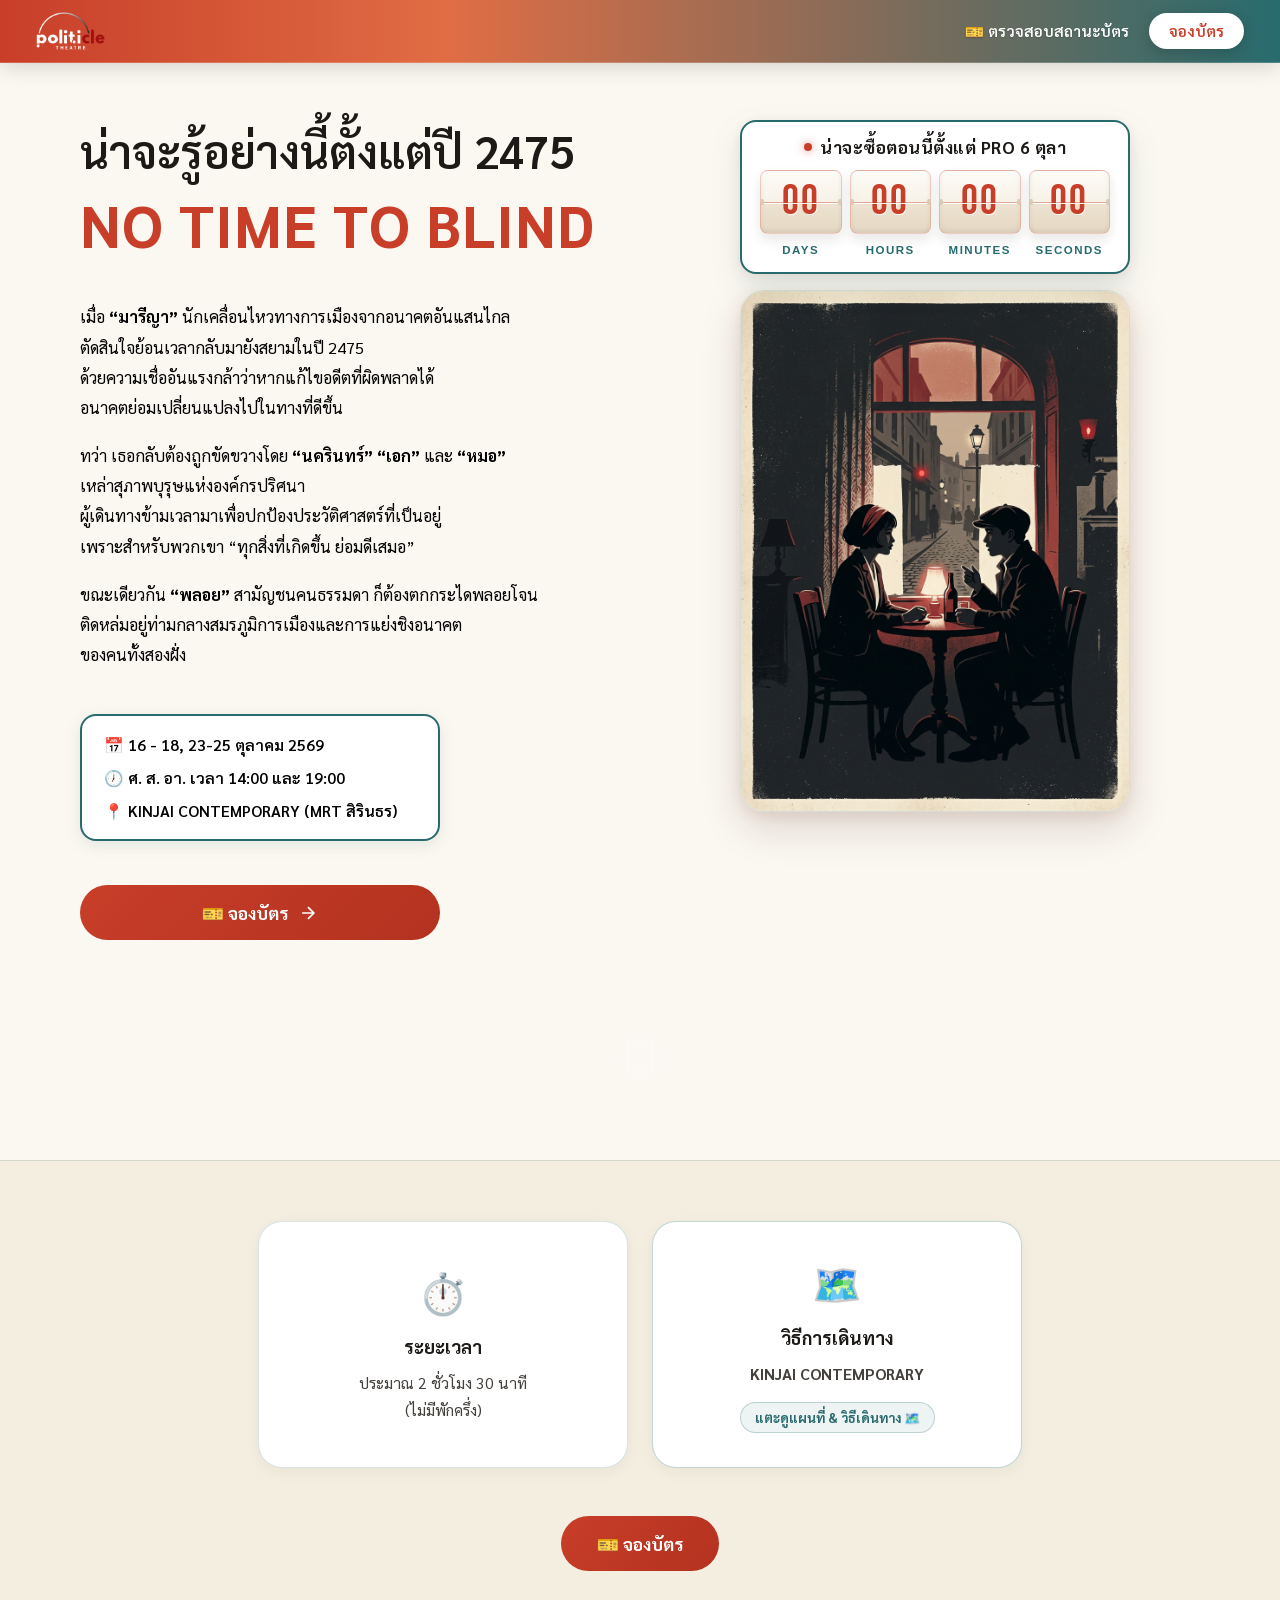
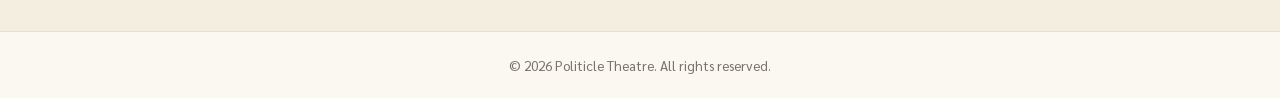
==== commit 4bd01afe: "Enable bundle discount for 'หน้างาน' walk-in tickets in staff portal" ====
--- a/index.html
+++ b/index.html
@@ -14,8 +14,8 @@
   <link rel="preconnect" href="https://fonts.googleapis.com" />
   <link rel="preconnect" href="https://fonts.gstatic.com" crossorigin />
   <link href="https://fonts.googleapis.com/css2?family=Bebas+Neue&family=Oswald:wght@500;600;700&family=Sarabun:wght@300;400;500;600;700&family=Playfair+Display:ital,wght@0,700;1,700&display=swap" rel="stylesheet" />
-  <script src="assets/qrcodejs.min.js?v=20261004_v5"></script>
-  <link rel="stylesheet" href="style.css?v=20261004_v5" />
+  <script src="assets/qrcodejs.min.js?v=20261016_v9"></script>
+  <link rel="stylesheet" href="style.css?v=20261016_v9" />
 </head>
 <body>
 
@@ -626,7 +626,7 @@
 <!-- ===================== TOAST ===================== -->
 <div id="toast" class="toast"></div>
 
-<script src="assets/poster-data.js?v=20261004_v5"></script>
-<script src="app.js?v=20261004_v5"></script>
+<script src="assets/poster-data.js?v=20261016_v9"></script>
+<script src="app.js?v=20261016_v9"></script>
 </body>
 </html>
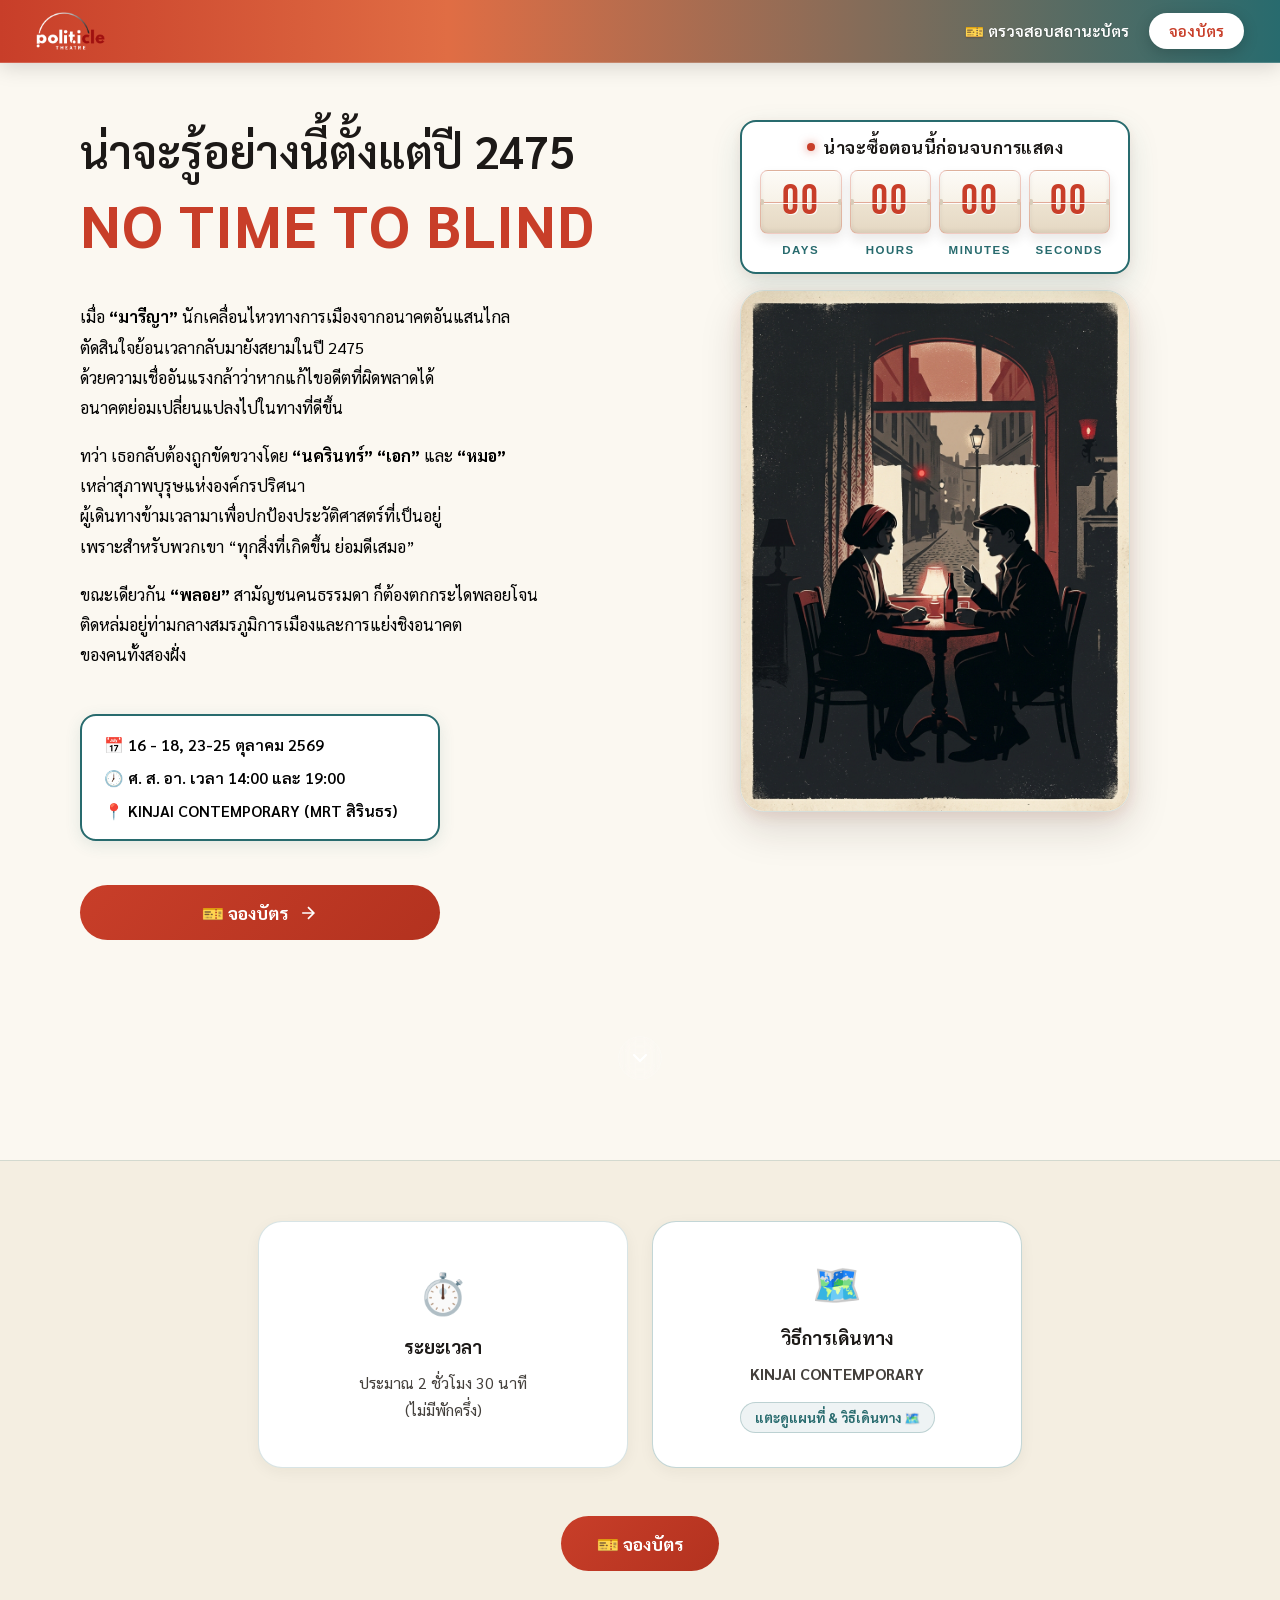
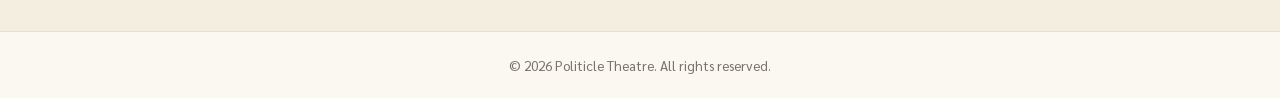
==== commit a735462b: "Update countdown title to 'น่าจะซื้อตอนนี้ก่อนจบการแสดง' and target time to 25 Oct 22:00" ====
--- a/index.html
+++ b/index.html
@@ -14,8 +14,8 @@
   <link rel="preconnect" href="https://fonts.googleapis.com" />
   <link rel="preconnect" href="https://fonts.gstatic.com" crossorigin />
   <link href="https://fonts.googleapis.com/css2?family=Bebas+Neue&family=Oswald:wght@500;600;700&family=Sarabun:wght@300;400;500;600;700&family=Playfair+Display:ital,wght@0,700;1,700&display=swap" rel="stylesheet" />
-  <script src="assets/qrcodejs.min.js?v=20261016_v9"></script>
-  <link rel="stylesheet" href="style.css?v=20261016_v9" />
+  <script src="assets/qrcodejs.min.js?v=20261016_v10"></script>
+  <link rel="stylesheet" href="style.css?v=20261016_v10" />
 </head>
 <body>
 
@@ -115,10 +115,10 @@
       </button>
     </div>
     <div class="hero-poster">
-      <div class="countdown-widget" id="earlybird-countdown" onclick="goTo('ticket')" role="button" tabindex="0" title="คลิกเพื่อจองบัตร PRO 6 ตุลา">
+      <div class="countdown-widget" id="earlybird-countdown" onclick="goTo('ticket')" role="button" tabindex="0" title="คลิกเพื่อจองบัตร">
         <div class="countdown-header">
           <span class="countdown-pulse-dot"></span>
-          <span class="countdown-title">น่าจะซื้อตอนนี้ตั้งแต่ PRO 6 ตุลา</span>
+          <span class="countdown-title">น่าจะซื้อตอนนี้ก่อนจบการแสดง</span>
         </div>
         <div class="countdown-board">
           <div class="countdown-col">
@@ -626,7 +626,7 @@
 <!-- ===================== TOAST ===================== -->
 <div id="toast" class="toast"></div>
 
-<script src="assets/poster-data.js?v=20261016_v9"></script>
-<script src="app.js?v=20261016_v9"></script>
+<script src="assets/poster-data.js?v=20261016_v10"></script>
+<script src="app.js?v=20261016_v10"></script>
 </body>
 </html>
